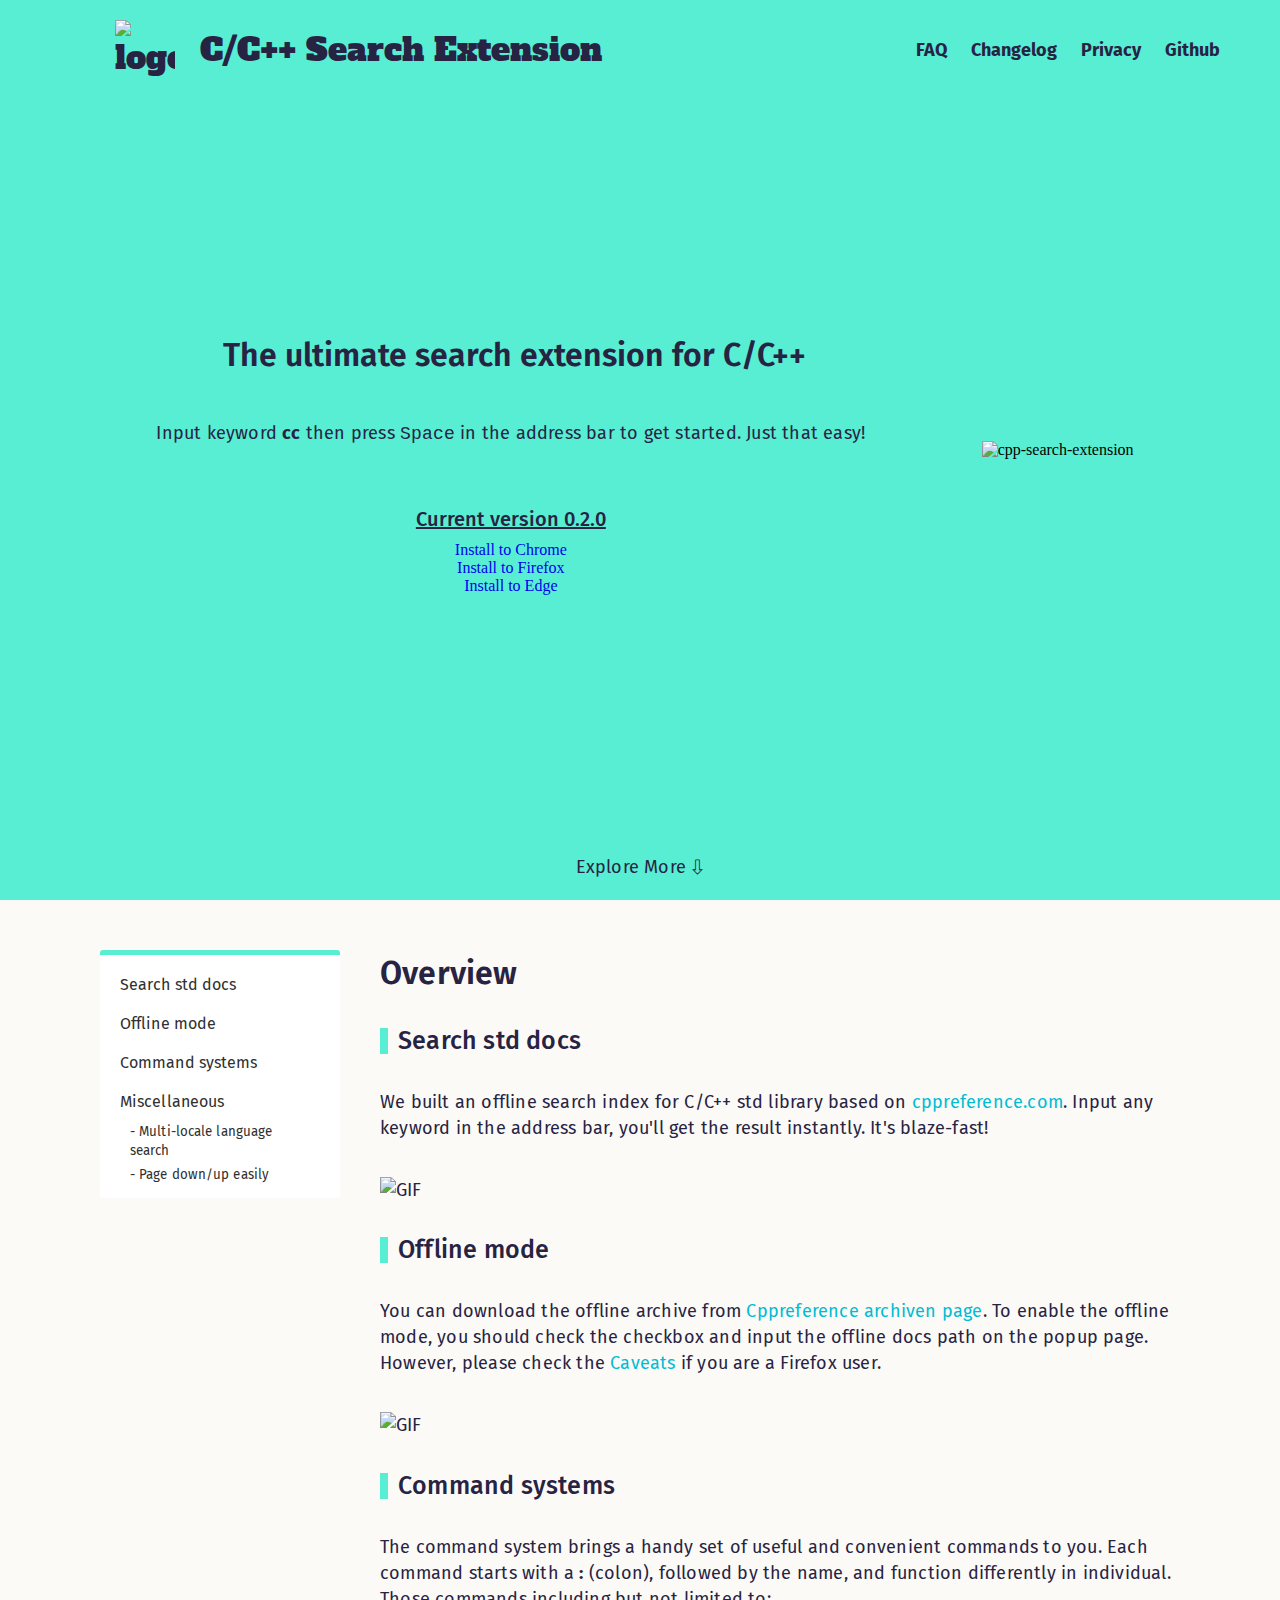
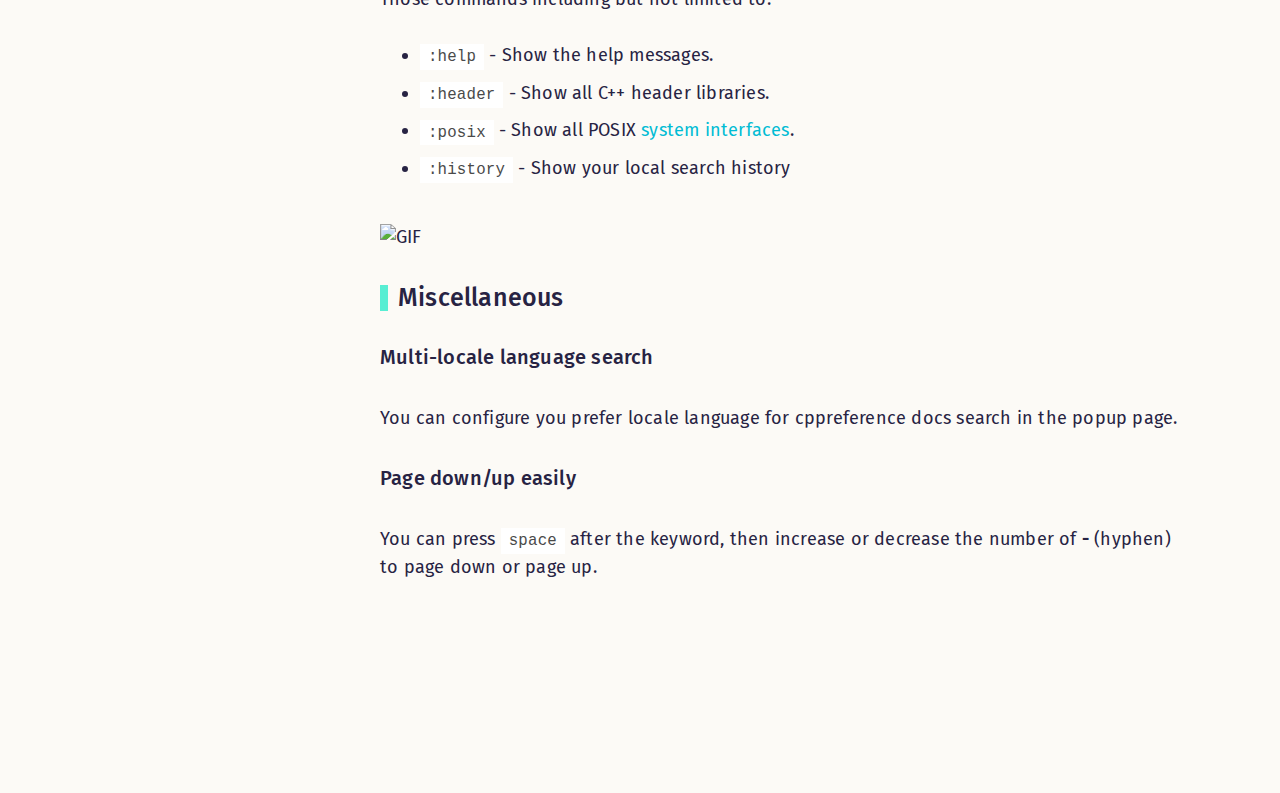
==== index.html @ 09b39731 "Deploy new version docs" ====
<!DOCTYPE html>
<html lang="en">

<head>
    <meta charset="UTF-8">
    <title></title>
    <meta name="viewport" content="width=device-width, initial-scale=1, shrink-to-fit=no">
    <style>
    :root {
        /* Primary theme color */
        /*--primary-color: #f95775;*/
        --primary-color: #58eed3;
        /* Primary theme text color */
        --primary-text-color: #272343;
        /* Primary theme link color */
        --primary-link-color: #00bcd4;
        /* Secondary color: the background body color */
        --secondary-color: #fcfaf6;
        --secondary-text-color: #303030;
        --toc-highlight-text-color: #1dcbc3;
    }
</style>
    <link href="https://fonts.googleapis.com/css?family=Alfa+Slab+One&display=swap" rel="stylesheet">
    <link href="https://fonts.googleapis.com/css?family=Fira+Sans:400,500,600&display=swap" rel="stylesheet">
    <link rel="stylesheet" href="/normalize.css">
    <link rel="stylesheet" href="&#x2F;juice.css">
    
<meta name="keywords"
      content="c, c++, c/c++, cpp, cplusplus, cppreference, docs, search extension">
<meta itemprop="name"
      content="C&#x2F;C++ Search Extension: The ultimate search extension for C&#x2F;C++">
<meta itemprop="description"
      content="Input keyword cc then press Space in the address bar to get started. Just that easy!">
<meta itemprop="image" content="https://cpp.extension.sh/banner.png">

<meta property="og:url" content="https://cpp.extension.sh">
<meta property="og:type" content="website">
<meta property="og:title"
      content="C&#x2F;C++ Search Extension: The ultimate search extension for C&#x2F;C++">
<meta property="og:description"
      content="Input keyword cc then press Space in the address bar to get started. Just that easy!">
<meta property="og:image" content="https://cpp.extension.sh/banner.png">

<meta name="twitter:card" content="summary_large_image">
<meta name="twitter:site" content="@_huhuio">
<meta name="twitter:creator" content="@_huhuio">
<meta name="twitter:title"
      content="C&#x2F;C++ Search Extension: The ultimate search extension for C&#x2F;C++">
<meta name="twitter:description"
      content="Input keyword cc then press Space in the address bar to get started. Just that easy!">
<meta name="twitter:image" content="https://cpp.extension.sh/banner.png">
<link rel="stylesheet" href="&#x2F;index.css">

</head>

<body>
    

    <header class="pos-absolute" style="background-color: transparent">
        

<a href="&#x2F;">
    <div class="logo">
        <img src="&#x2F;logo.png" alt="logo">
        C&#x2F;C++ Search Extension
    </div>
</a>

<nav>
    
    <a class="nav-item subtitle-text" href="&#x2F;faq&#x2F;">FAQ</a>
    
    <a class="nav-item subtitle-text" href="&#x2F;changelog&#x2F;">Changelog</a>
    
    <a class="nav-item subtitle-text" href="&#x2F;privacy&#x2F;">Privacy</a>
    
    
        
        <a class="nav-item subtitle-text" href="https:&#x2F;&#x2F;github.com&#x2F;huhu&#x2F;cpp-search-extension">Github</a>
        
    
</nav>

    </header>

    <div class="hero">
        
<section style="padding:10px">
    <h1 class="text-center heading-text">
        The ultimate search extension for C/C++
    </h1>
    <h3 class="text" style="text-align: center;">
        Input keyword <b>cc</b> then press
        <code>Space</code> in the address bar
        to get started. Just that easy!
    </h3>
    <div style="margin-top: 50px; display: flex; flex-direction: column; align-items: center">
        <a class="subtitle-text" style="text-decoration: underline; margin: 10px"
           href="https://github.com/huhu/cpp-search-extension/releases">
            Current version 0.2.0
        </a>
        <a class="btn-download chrome"
           href="https://chrome.google.com/webstore/detail/cc++-search-extension/ifpcmhciihicaljnhgobnhoehoabidhd"
           target="_blank">
            Install to Chrome
        </a>
        <a class="btn-download firefox" href="https://addons.mozilla.org/en-US/firefox/addon/c-c-search-extension/"
           target="_blank">
            Install to Firefox
        </a>
        <a class="btn-download edg"
           href="https://microsoftedge.microsoft.com/addons/detail/ffajabficigcddnckikojejmkammkmpe"
           target="_blank">
            Install to Edge
        </a>
    </div>
</section>
<img class="demonstration-gif" src="&#x2F;cpp-search-extension.gif" alt="cpp-search-extension">
<div class="explore-more text"
     onclick="document.getElementById('features').scrollIntoView({behavior: 'smooth'})">
    Explore More ⇩
</div>
<script>
    function mobilizeDownloadButton() {
        let navigator = window.navigator.userAgent.toLocaleLowerCase();
        if (window.innerWidth < 768) {
            document.querySelectorAll('.btn-download').forEach((element) => {
                element.classList.add('hide');
            });
            let target = ['firefox', 'edg'].find(item => navigator.includes(item)) || 'chrome';
            document.querySelector(`.${target}`).classList.remove('hide');
        } else {
            document.querySelectorAll('.btn-download').forEach((element) => {
                element.classList.remove('hide');
            });
        }
    }
    mobilizeDownloadButton();
    window.onresize = function () { mobilizeDownloadButton() };
</script>

    </div>

    

    <main>
        
        
        
        
        
        <div class="toc">
            <div class="toc-sticky">
                
                <div class="toc-item">
                    <a class="subtext" href="/#search-std-docs">Search std docs</a>
                </div>
                
                
                <div class="toc-item">
                    <a class="subtext" href="/#offline-mode">Offline mode</a>
                </div>
                
                
                <div class="toc-item">
                    <a class="subtext" href="/#command-systems">Command systems</a>
                </div>
                
                
                <div class="toc-item">
                    <a class="subtext" href="/#miscellaneous">Miscellaneous</a>
                </div>
                
                
                <div class="toc-item-child">
                    <a class="subtext" href="/#multi-locale-language-search"><small>- Multi-locale language search</small></a>
                </div>
                
                <div class="toc-item-child">
                    <a class="subtext" href="/#page-down-up-easily"><small>- Page down&#x2F;up easily</small></a>
                </div>
                
                
                
            </div>
        </div>
        
        

        <div class="content text">
            
            <div id="features" class="heading-text">Overview</div>
            <h1 id="search-std-docs">Search std docs</h1>
<p>We built an offline search index for C/C++ std library based on <a href="https://en.cppreference.com/w/">cppreference.com</a>.
Input any keyword in the address bar, you'll get the result instantly. It's blaze-fast!</p>
<p><img src="/cpp-search-extension.gif" alt="GIF" /></p>
<h1 id="offline-mode">Offline mode</h1>
<p>You can download the offline archive from <a href="https://en.cppreference.com/w/Cppreference:Archives">Cppreference archiven page</a>.
To enable the offline mode, you should check the checkbox and input the offline docs path on the popup page.
However, please check the <a href="/faq/#caveats">Caveats</a> if you are a Firefox user.</p>
<p><img src="/offline-mode.gif" alt="GIF" /></p>
<h1 id="command-systems">Command systems</h1>
<p>The command system brings a handy set of useful and convenient commands to you. Each command starts with a <strong>:</strong> (colon), followed by the name, and function differently in individual. Those commands including but not limited to:</p>
<ul>
<li><code>:help</code> - Show the help messages.</li>
<li><code>:header</code> - Show all C++ header libraries.</li>
<li><code>:posix</code> - Show all POSIX <a href="https://pubs.opengroup.org/onlinepubs/9699919799/functions/contents.html">system interfaces</a>.</li>
<li><code>:history</code> - Show your local search history</li>
</ul>
<p><img src="/commands.png" alt="GIF" /></p>
<h1 id="miscellaneous">Miscellaneous</h1>
<h2 id="multi-locale-language-search">Multi-locale language search</h2>
<p>You can configure you prefer locale language for cppreference docs search in the popup page.</p>
<h2 id="page-down-up-easily">Page down/up easily</h2>
<p>You can press <code>space</code> after the keyword, then increase or decrease the number of <strong>-</strong> (hyphen) to page down or page up.</p>

            
        </div>

    </main>

    
<iframe id="footer" src="https://huhu.io/extension-footer.html"
        style="display:block;width:100%;border:none;"></iframe>
<script>
    window.onmessage = e => {
        e.data.hasOwnProperty("frameHeight") && (document.getElementById("footer").style.height = `${e.data.frameHeight}px`)
    }
</script>

</body>
<script>
    function highlightNav(heading) {
        let pathname = location.pathname;
        document.querySelectorAll(".toc a").forEach((item) => {
            item.classList.remove("active");
        });
        document.querySelector(".toc a[href$='" + pathname + "#" + heading + "']").classList.add("active");
    }

    let currentHeading = "";
    window.onscroll = function () {
        let h = document.querySelectorAll("h1,h2,h3,h4,h5,h6");
        let elementArr = [];

        h.forEach(item => {
            if (item.id !== "") {
                elementArr[item.id] = item.getBoundingClientRect().top;
            }
        });
        elementArr.sort();
        for (let key in elementArr) {
            if (!elementArr.hasOwnProperty(key)) {
                continue;
            }
            if (elementArr[key] > 0 && elementArr[key] < 300) {
                if (currentHeading !== key) {
                    highlightNav(key);
                    currentHeading = key;
                }
                break;
            }
        }
    }
</script>

</html>
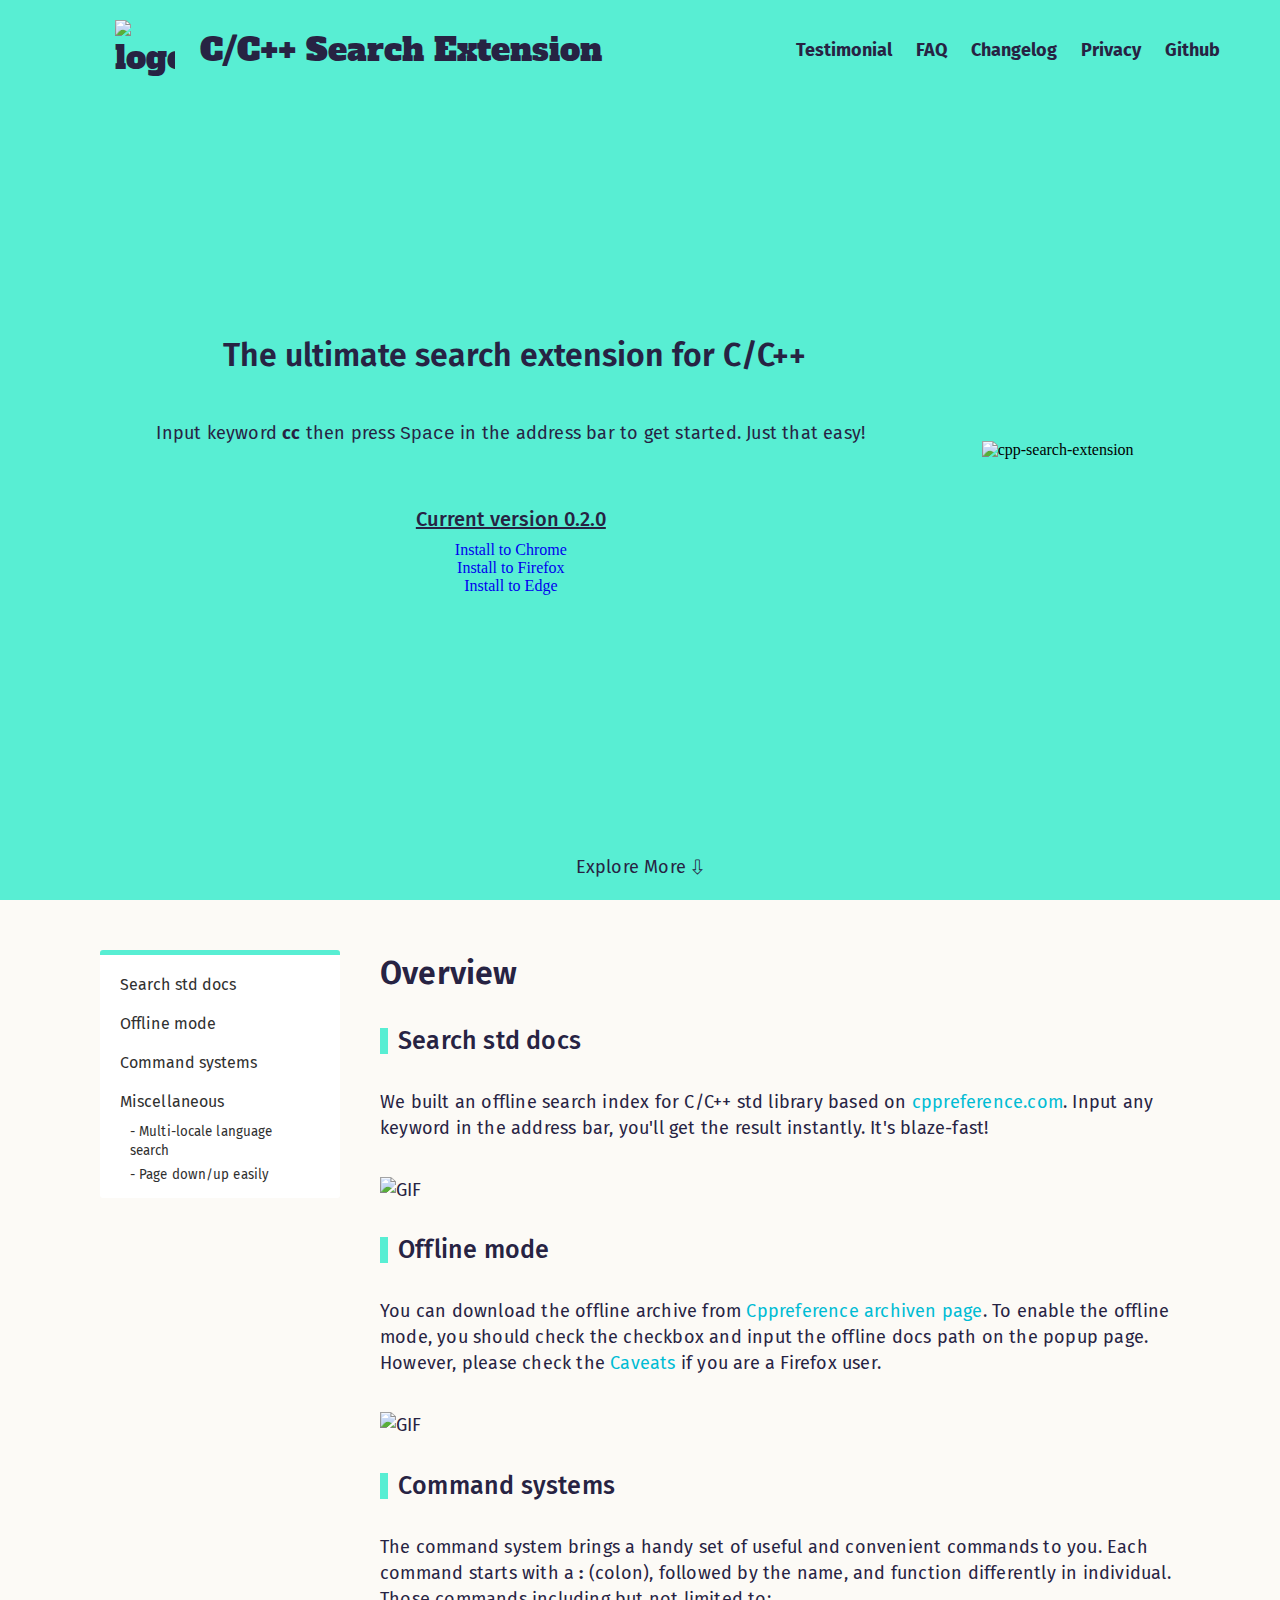
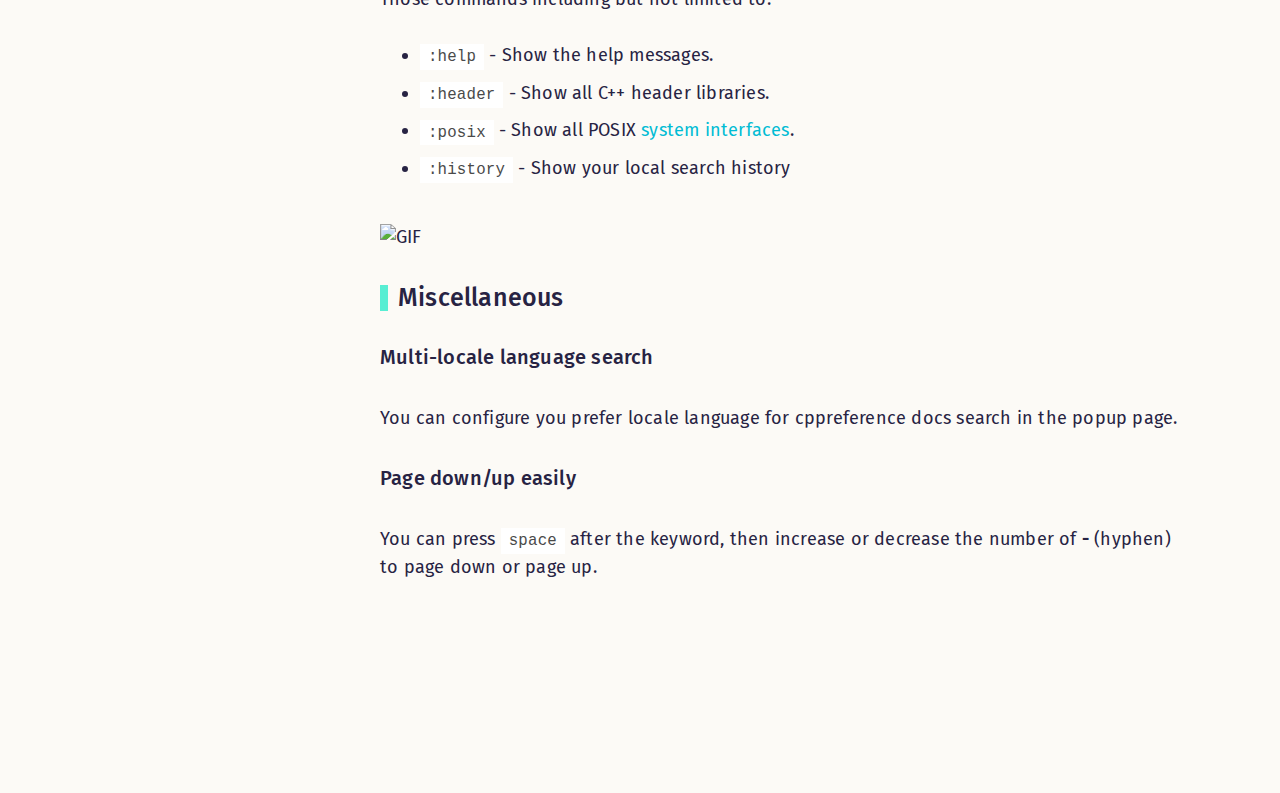
==== commit 65be34c2: "Deploy new version docs" ====
--- a/index.html
+++ b/index.html
@@ -67,6 +67,8 @@
 </a>
 
 <nav>
+    
+    <a class="nav-item subtitle-text" href="&#x2F;testimonial&#x2F;">Testimonial</a>
     
     <a class="nav-item subtitle-text" href="&#x2F;faq&#x2F;">FAQ</a>
     
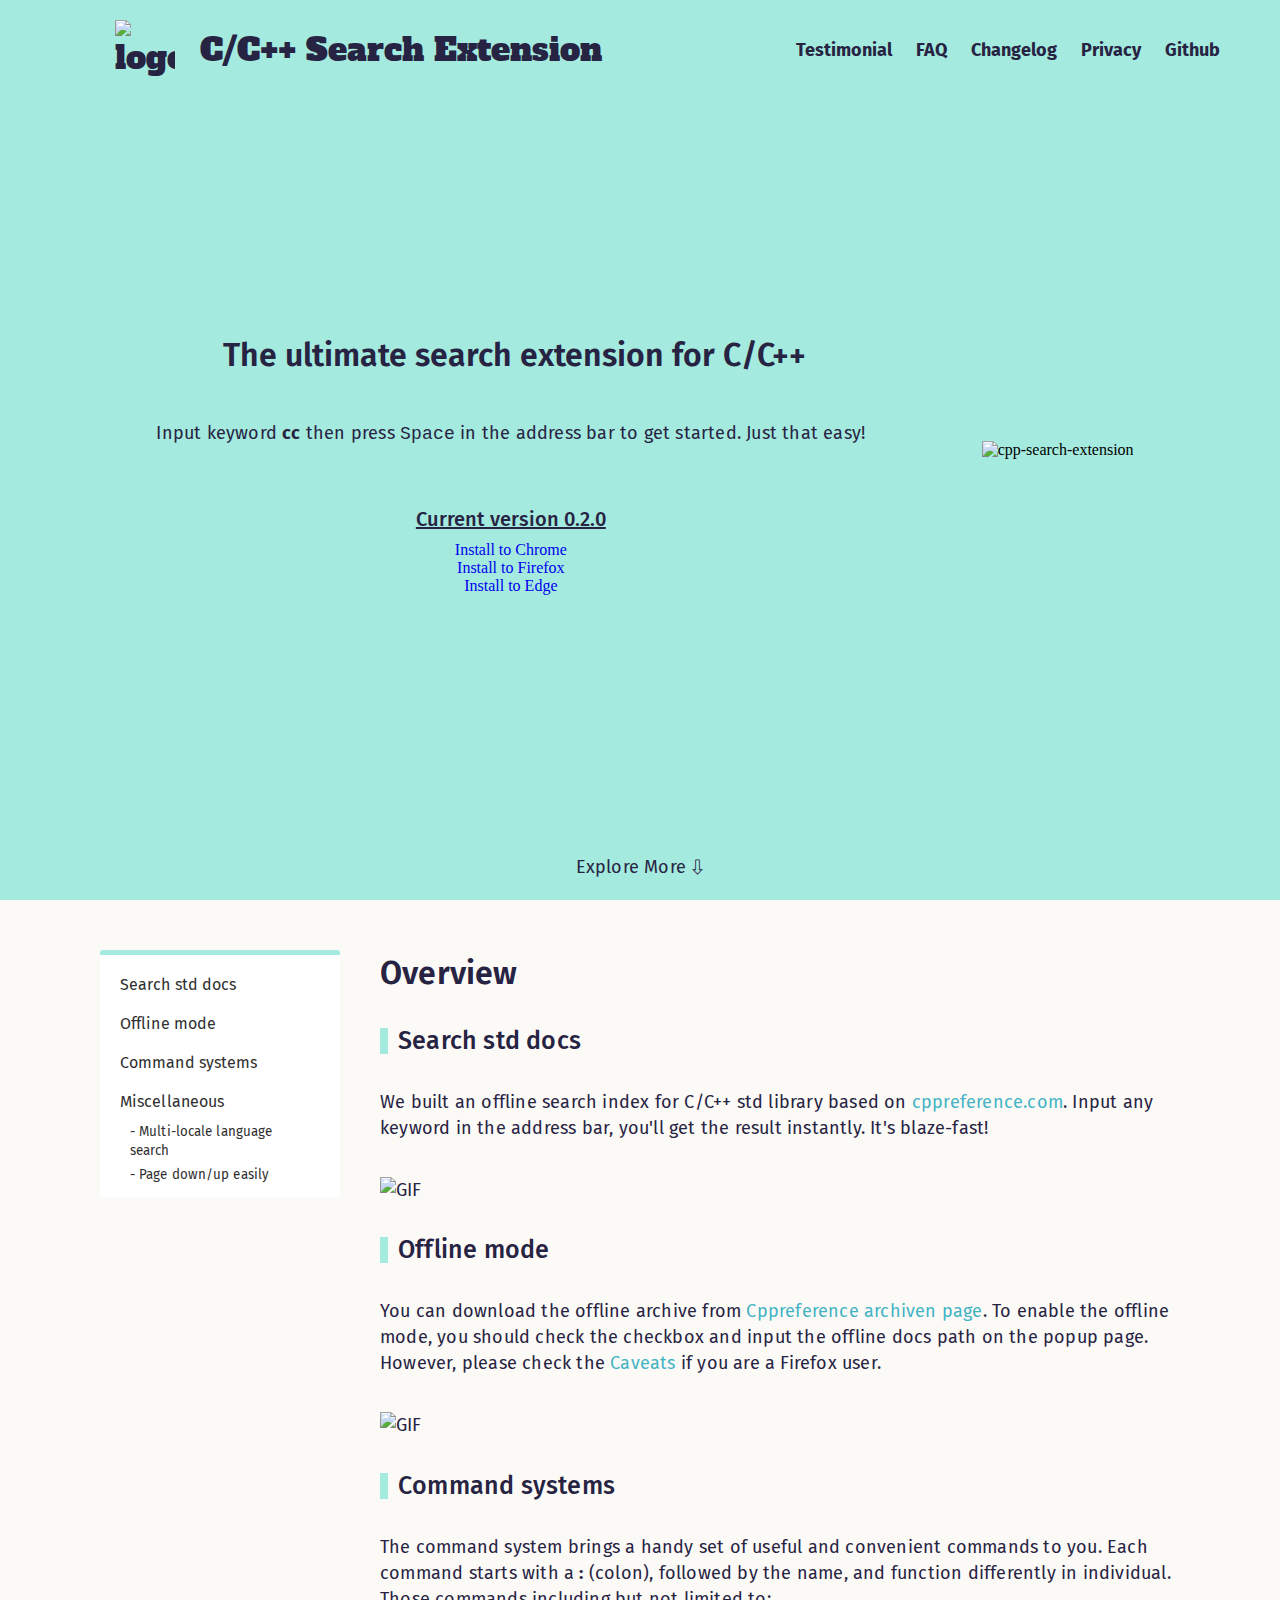
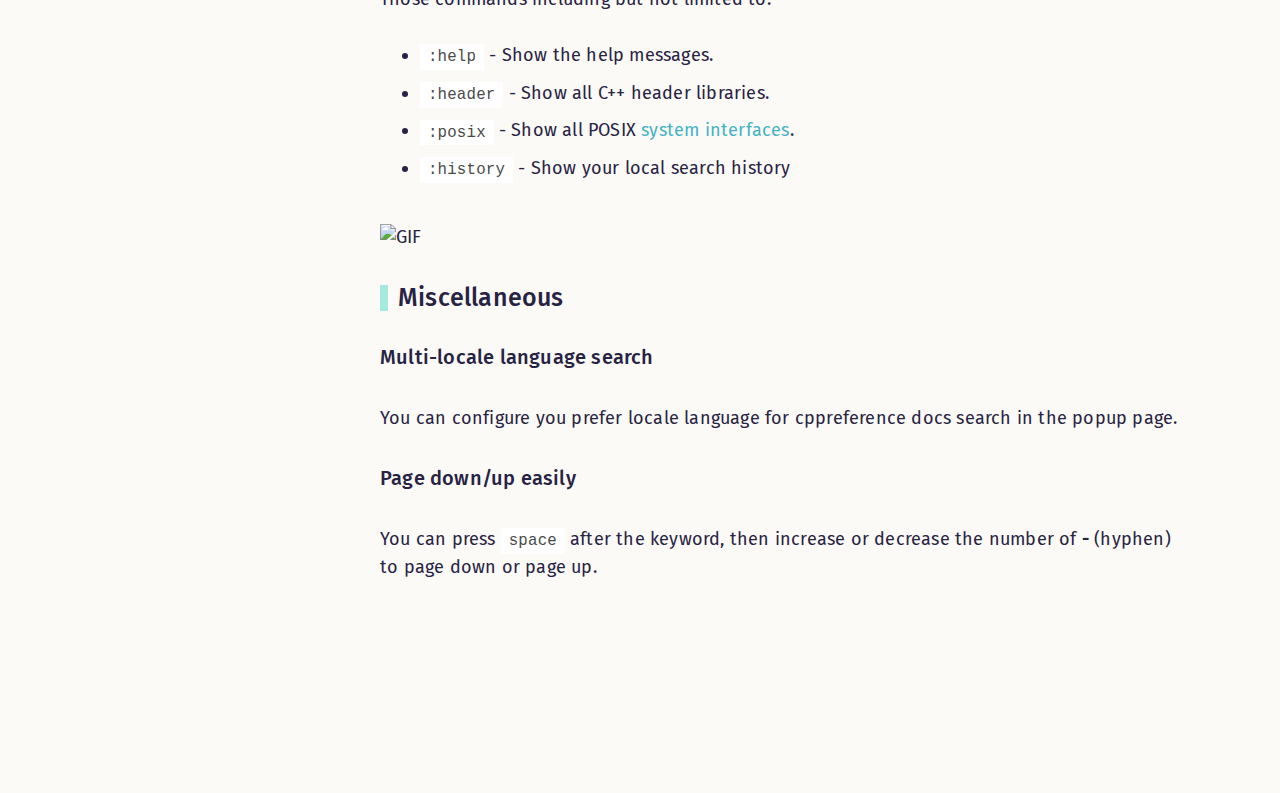
==== commit cdceec25: "Deploy new version docs" ====
--- a/index.html
+++ b/index.html
@@ -9,11 +9,11 @@
     :root {
         /* Primary theme color */
         /*--primary-color: #f95775;*/
-        --primary-color: #58eed3;
+        --primary-color: #a4eade;
         /* Primary theme text color */
         --primary-text-color: #272343;
         /* Primary theme link color */
-        --primary-link-color: #00bcd4;
+        --primary-link-color: #43b3c4;
         /* Secondary color: the background body color */
         --secondary-color: #fcfaf6;
         --secondary-text-color: #303030;
@@ -219,6 +219,8 @@
             
         </div>
 
+        
+        
     </main>
 
     
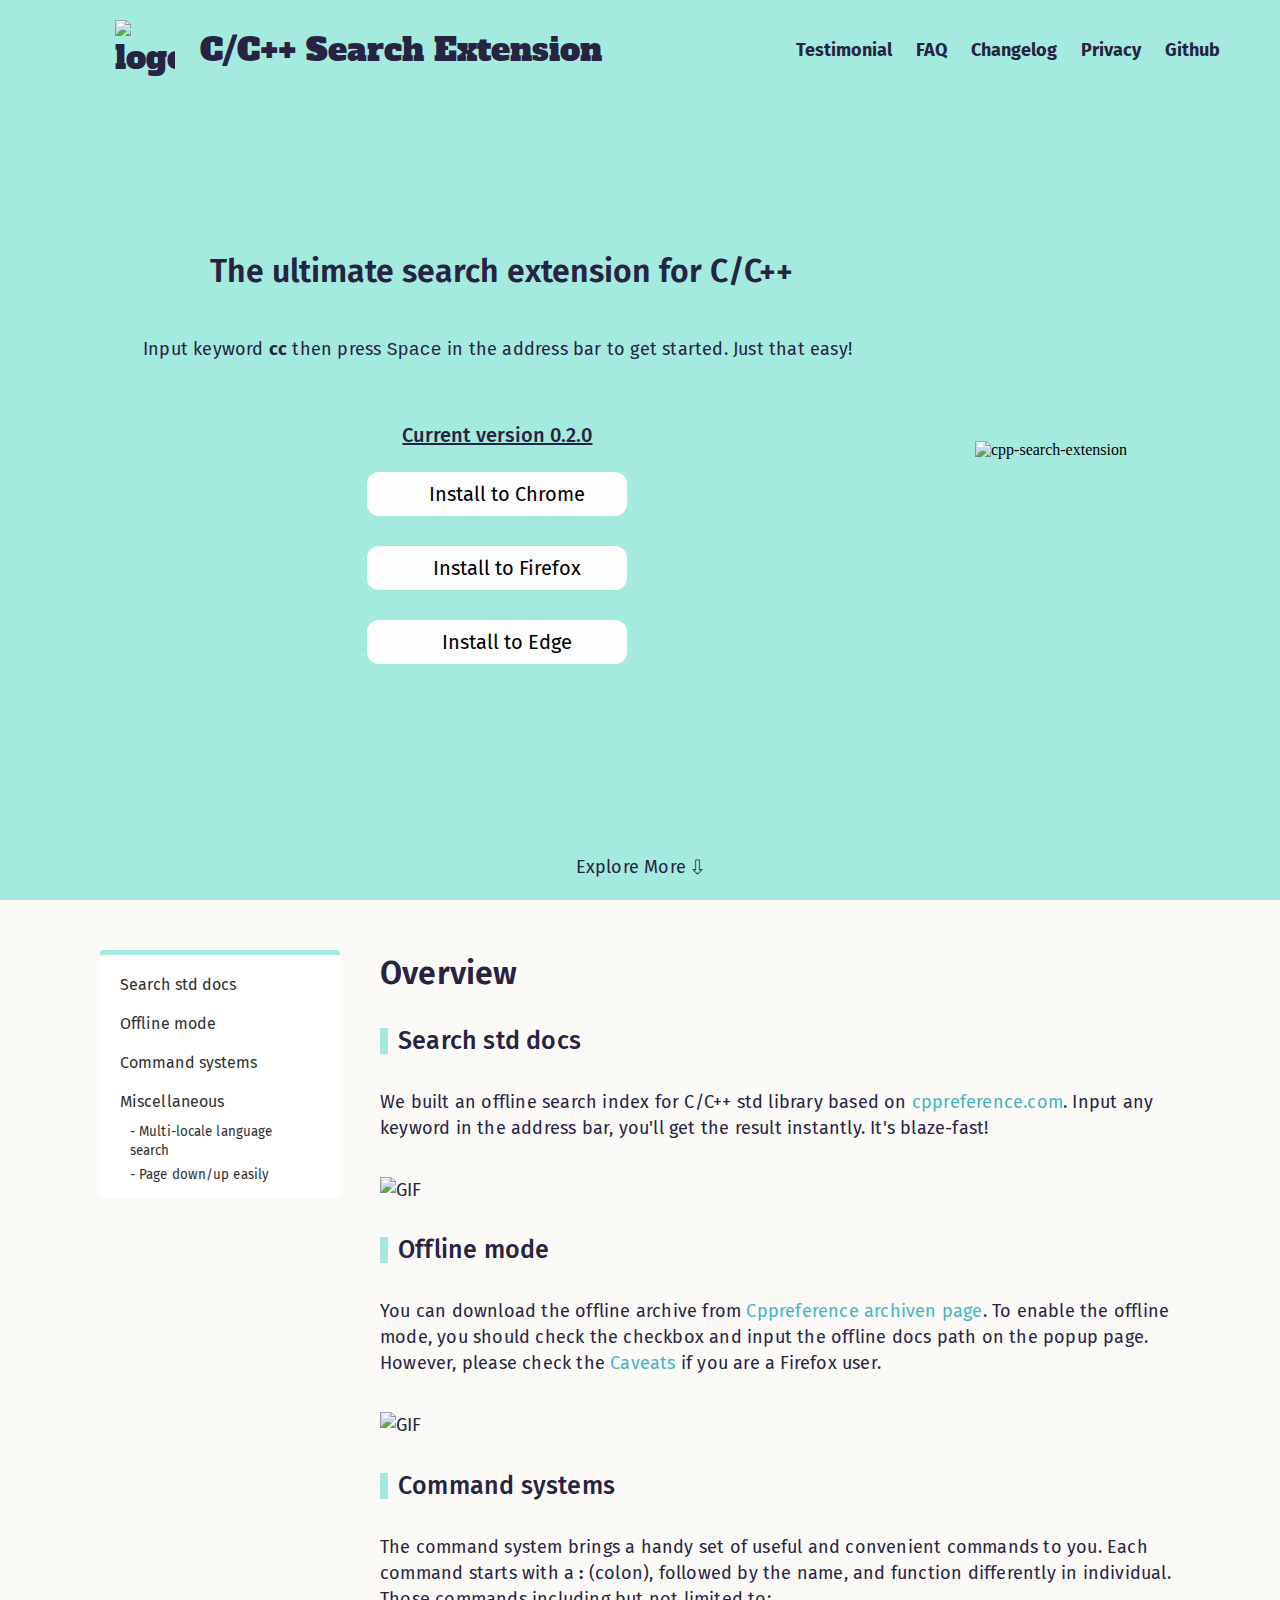
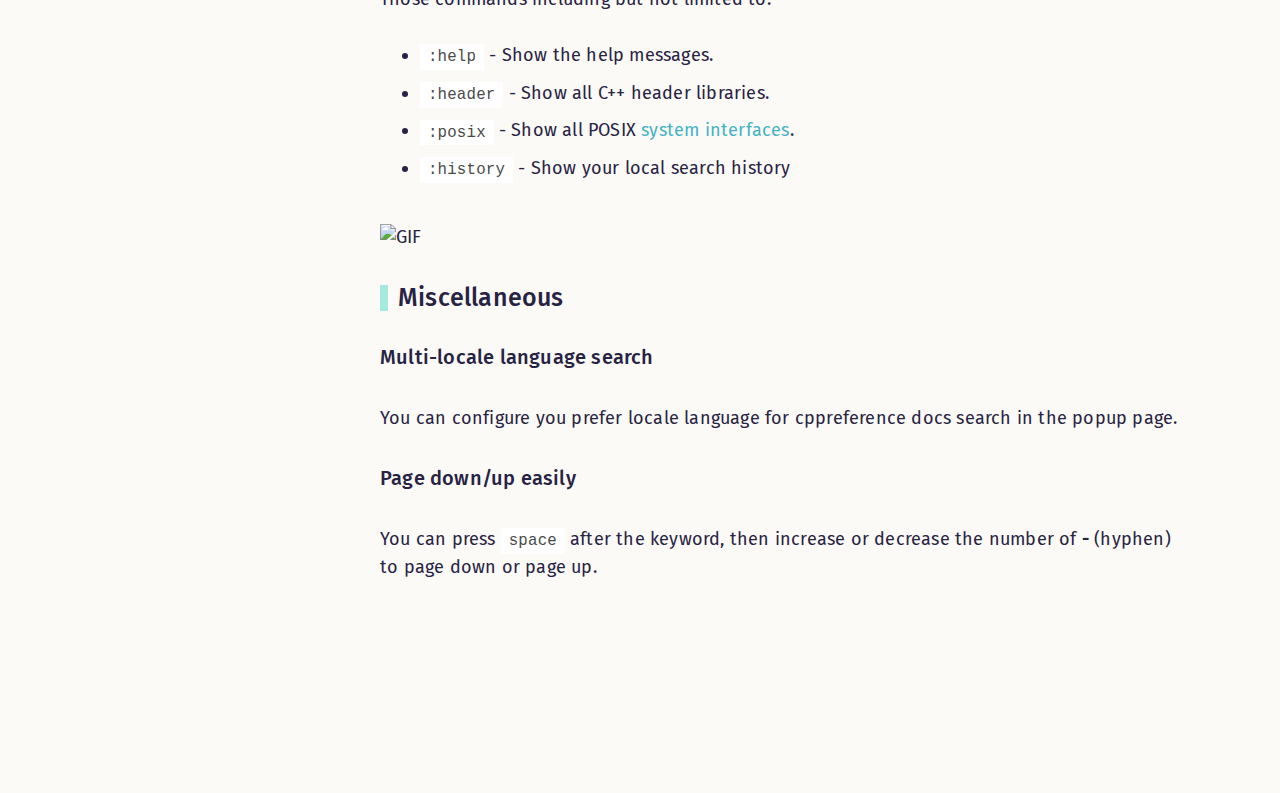
==== commit c7ffba27: "Deploy new version docs" ====
--- a/index.html
+++ b/index.html
@@ -220,7 +220,10 @@
         </div>
 
         
-        
+<div class="sidebar">
+    <script async type="text/javascript" src="//cdn.carbonads.com/carbon.js?serve=CEBIL27E&placement=extensionsh" id="_carbonads_js"></script>
+</div>
+
     </main>
 
     
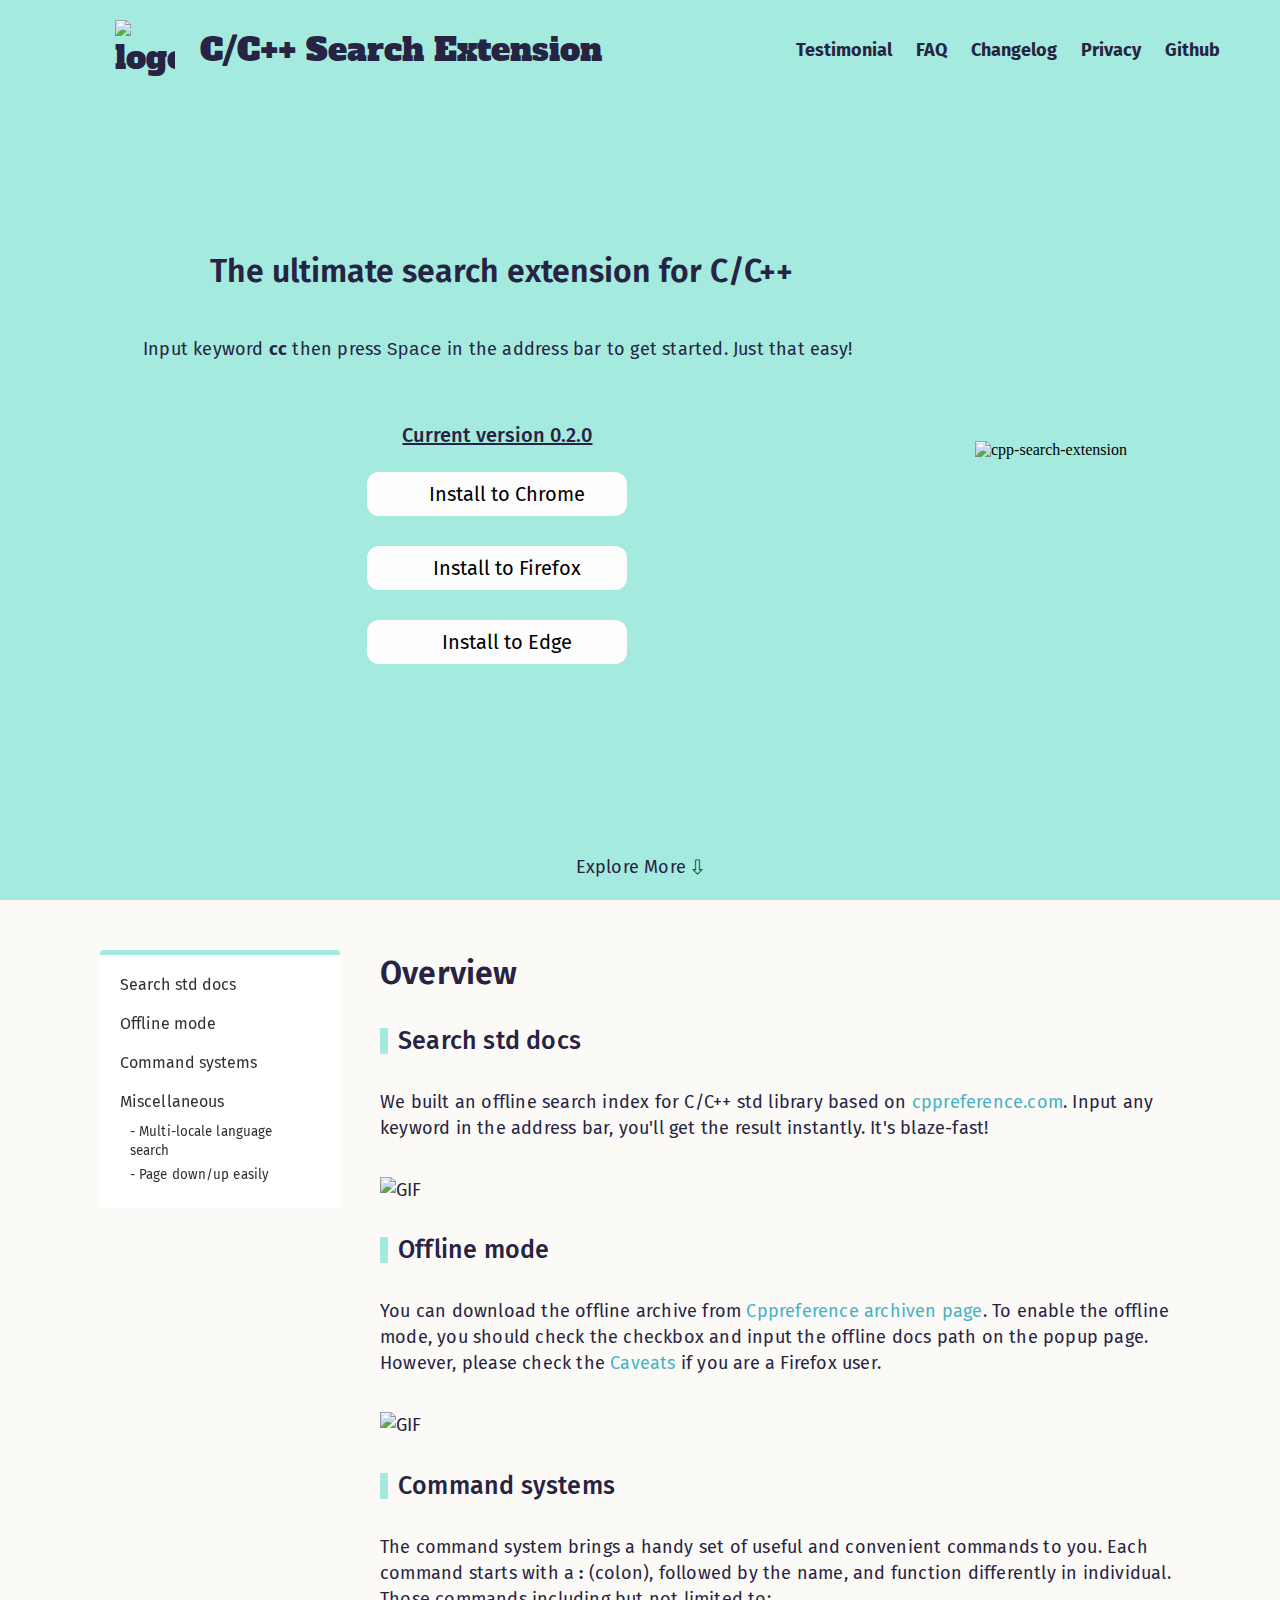
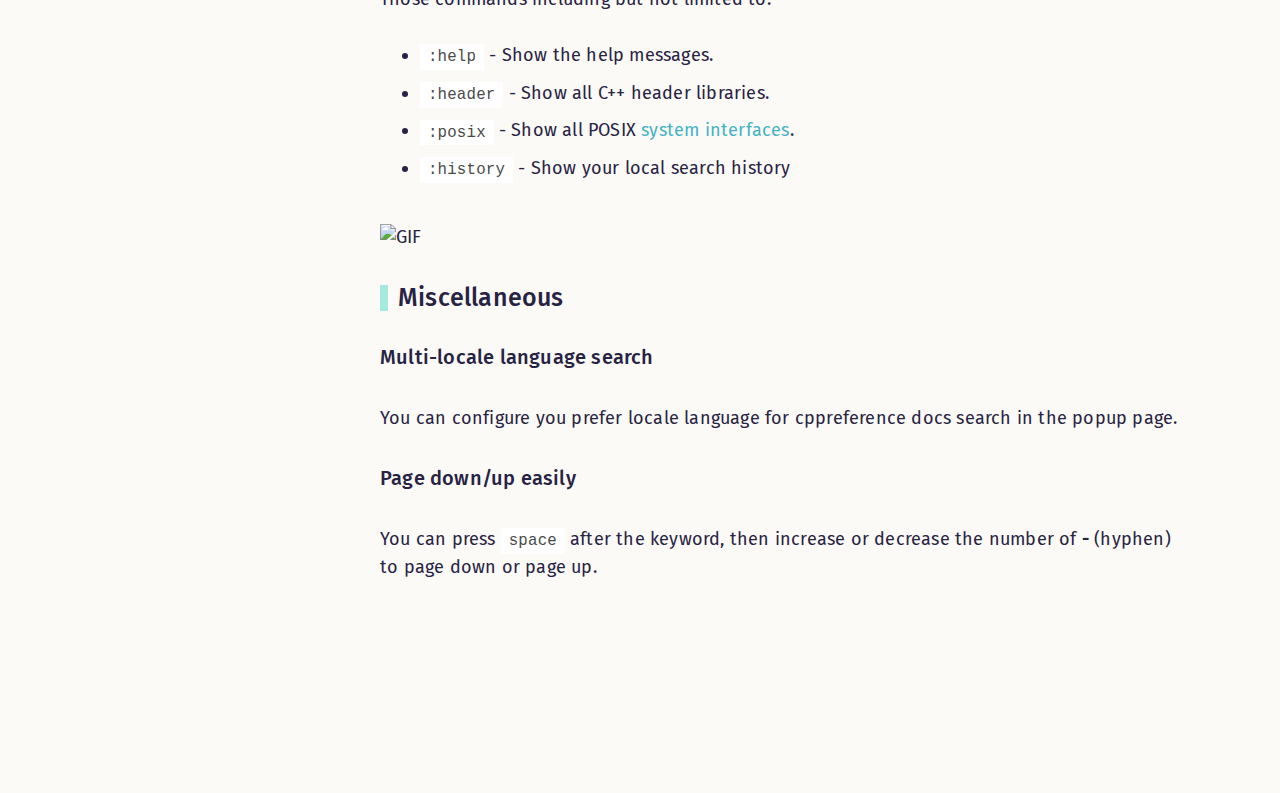
==== commit 856f9852: "Deploy new version docs" ====
--- a/index.html
+++ b/index.html
@@ -5,6 +5,9 @@
     <meta charset="UTF-8">
     <title></title>
     <meta name="viewport" content="width=device-width, initial-scale=1, shrink-to-fit=no">
+    
+    <link rel="icon" type="image/png" href="/favicon.ico">
+    
     <style>
     :root {
         /* Primary theme color */
@@ -23,7 +26,7 @@
     <link href="https://fonts.googleapis.com/css?family=Alfa+Slab+One&display=swap" rel="stylesheet">
     <link href="https://fonts.googleapis.com/css?family=Fira+Sans:400,500,600&display=swap" rel="stylesheet">
     <link rel="stylesheet" href="/normalize.css">
-    <link rel="stylesheet" href="&#x2F;juice.css">
+    <link rel="stylesheet" href="/juice.css">
     
 <meta name="keywords"
       content="c, c++, c/c++, cpp, cplusplus, cppreference, docs, search extension">
@@ -49,7 +52,7 @@
 <meta name="twitter:description"
       content="Input keyword cc then press Space in the address bar to get started. Just that easy!">
 <meta name="twitter:image" content="https://cpp.extension.sh/banner.png">
-<link rel="stylesheet" href="&#x2F;index.css">
+<link rel="stylesheet" href="/index.css">
 
 </head>
 
@@ -61,7 +64,7 @@
 
 <a href="&#x2F;">
     <div class="logo">
-        <img src="&#x2F;logo.png" alt="logo">
+        <img src="/logo.png" alt="logo">
         C&#x2F;C++ Search Extension
     </div>
 </a>
@@ -117,7 +120,7 @@
         </a>
     </div>
 </section>
-<img class="demonstration-gif" src="&#x2F;cpp-search-extension.gif" alt="cpp-search-extension">
+<img class="demonstration-gif" src="/cpp-search-extension.gif" alt="cpp-search-extension">
 <div class="explore-more text"
      onclick="document.getElementById('features').scrollIntoView({behavior: 'smooth'})">
     Explore More ⇩
--- a/juice.css
+++ b/juice.css
@@ -0,0 +1 @@
+.text-center{text-align:center}.pos-absolute{right:0;left:0;position:absolute}.box-shadow{box-shadow:0 2px 10px 2px #ddd}.heading-text{font-family:"Fira Sans", sans-serif;font-size:32px;font-weight:600;padding:10px 0 25px 0;color:var(--primary-text-color)}h1,.title-text{font-family:"Fira Sans", sans-serif;font-size:25px;font-weight:500;color:var(--primary-text-color);border-left:var(--primary-color) 8px solid;padding-left:10px}h2,.subtitle-text{font-family:"Fira Sans", sans-serif;font-size:20px;font-weight:500;color:var(--primary-text-color)}.text{font-family:"Fira Sans", sans-serif;font-size:18px;font-weight:400;line-height:26px;letter-spacing:0.2px;color:var(--primary-text-color)}.subtext{font-family:"Fira Sans", sans-serif;font-size:16px;font-weight:400;letter-spacing:0.1px}.content{padding:0 40px;display:flex;flex-direction:column;overflow-x:auto}.content pre{overflow-x:auto;padding:1.25em 1.5em;white-space:pre;word-wrap:normal;background-color:white;color:#4a4a4a;font-size:.875em;font-family:monospace}.content code{background-color:white;color:#4a4a4a;font-size:.875em;font-weight:normal;padding:0.25em 0.5em;font-family:monospace}.content pre code{padding:0}.content a{color:var(--primary-link-color)}.content a:hover{text-decoration:underline}.content blockquote{border-left:#e2dede 8px solid;margin:0;background-color:#f2f1f0;padding:0 20px}body{padding:0;margin:0;box-sizing:border-box;background-color:var(--secondary-color);display:flex;flex-direction:column;min-height:100vh}a{text-decoration:none}ul{margin-top:0.5rem}ul>li{padding:0.3rem 0}p>img{width:100%;height:auto}header{background-color:var(--primary-color);color:black;padding:20px 50px;display:flex;align-items:center;justify-content:space-between}.logo{font-family:"Alfa Slab One", serif;font-size:32px;color:var(--primary-text-color);display:flex;align-items:center;margin:0 40px}.logo img{width:60px;margin:0 25px}.nav-item{margin:0 10px;text-decoration:none;font-size:18px;font-weight:bold}.nav-item:hover{color:#000;text-decoration:underline}.hero{display:flex;align-items:center;justify-content:space-evenly;height:100vh;background-color:var(--primary-color);overflow-x:hidden;padding:0 40px}.hero .explore-more{position:absolute;bottom:20px;cursor:pointer}main{display:flex;padding:50px 100px;flex-grow:1}main .toc{max-width:260px;min-width:240px}main .toc-item{padding:10px 20px;color:#424242}main .toc-item a,main .toc-item-child a{color:var(--secondary-text-color)}main .toc-item a:hover,main .toc-item-child a:hover{cursor:pointer;text-decoration:underline}main .toc-item a.active,main .toc-item-child a.active{color:var(--toc-highlight-text-color)}main .toc-item-child{padding:0 30px 5px;color:#424242}.toc-sticky{border-radius:3px;border-top:5px solid var(--primary-color);background-color:white;position:sticky;position:-webkit-sticky;position:-moz-sticky;position:-ms-sticky;position:-o-sticky;top:10px;padding:10px 0 20px;max-height:100vh;overflow:auto}footer{padding:50px;display:flex;flex-direction:column;justify-content:center;align-items:center;background-color:#202020;color:#fcfcfc}footer a{color:#fcfcfc;text-decoration:underline}@media screen and (min-width: 1280px){.content{max-width:60%;min-width:800px}}@media screen and (max-width: 768px){header{padding:10px 30px;flex-direction:column;align-items:center;justify-content:center}.logo{font-size:28px;margin:10px}.logo img{width:45px;margin:0 10px 0 0}.nav-item{margin:0 5px;font-size:14px}.hero{padding:40px 30px}main{padding:30px}.content{padding:0}.explore-more,.toc{display:none}}
--- a/index.css
+++ b/index.css
@@ -0,0 +1 @@
+#carbonads *{margin:initial;padding:initial}#carbonads{font-family:-apple-system, BlinkMacSystemFont, 'Segoe UI', Roboto, Oxygen-Sans, Ubuntu, Cantarell, 'Helvetica Neue', Helvetica, Arial, sans-serif}#carbonads{display:flex;max-width:330px;z-index:100}#carbonads a{color:inherit;text-decoration:none}#carbonads a:hover{color:inherit}#carbonads span{position:relative;display:block;overflow:hidden}#carbonads .carbon-wrap{display:flex;flex-direction:column;justify-content:center;align-items:center;padding:20px 10px;text-align:center}#carbonads .carbon-img{display:block;margin:0;line-height:1}#carbonads .carbon-img img{display:block}#carbonads .carbon-text{font-size:13px;padding:10px;margin-bottom:16px;line-height:1.5}#carbonads .carbon-poweredby{display:block;padding:6px 8px;background:#f1f1f2;text-align:center;text-transform:uppercase;letter-spacing:0.5px;font-weight:600;font-size:8px;line-height:1;border-top-left-radius:3px;position:absolute;bottom:0;right:0}.content img{width:75%;height:auto}.demonstration-gif{max-width:55%;padding:20px}.btn-download{font-family:"Fira Sans", sans-serif;color:black;background-color:#FDFDFD;border-radius:12px;margin:15px;padding:10px 0 10px 20px;font-size:20px;text-align:center;background-repeat:no-repeat;background-size:24px 24px;background-position:20px;width:240px}.chrome{background-image:url("chrome.svg")}.firefox{background-image:url("firefox.svg")}.edg{background-image:url("edge.svg")}.hide{display:none}.sidebar{width:215px}@media screen and (max-width: 768px){.logo{font-size:16px;margin:10px}.logo img{width:25px;margin:0 10px 0 0}main{padding:30px;display:flex;flex-direction:column}.sidebar{width:215px;margin:2rem auto 0}.explore-more,.demonstration-gif{display:none}.content img{width:100%;height:auto}}
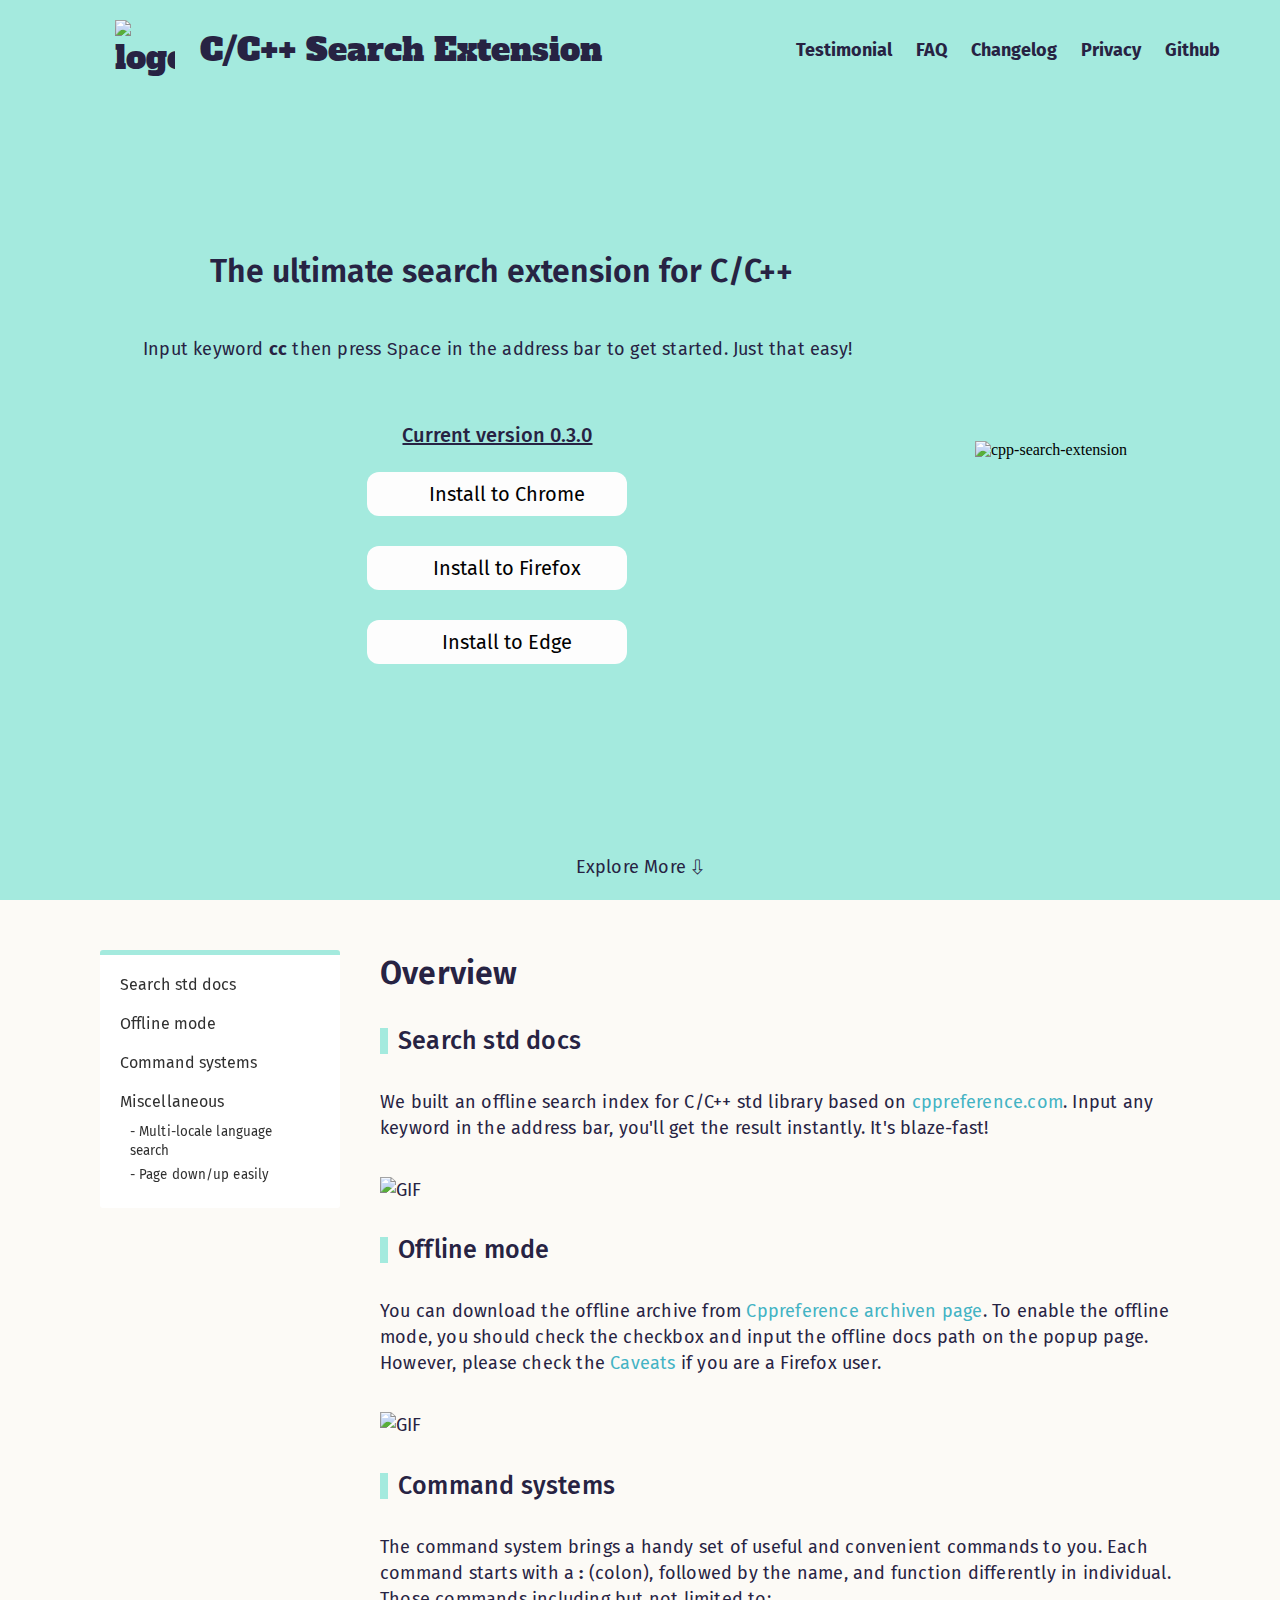
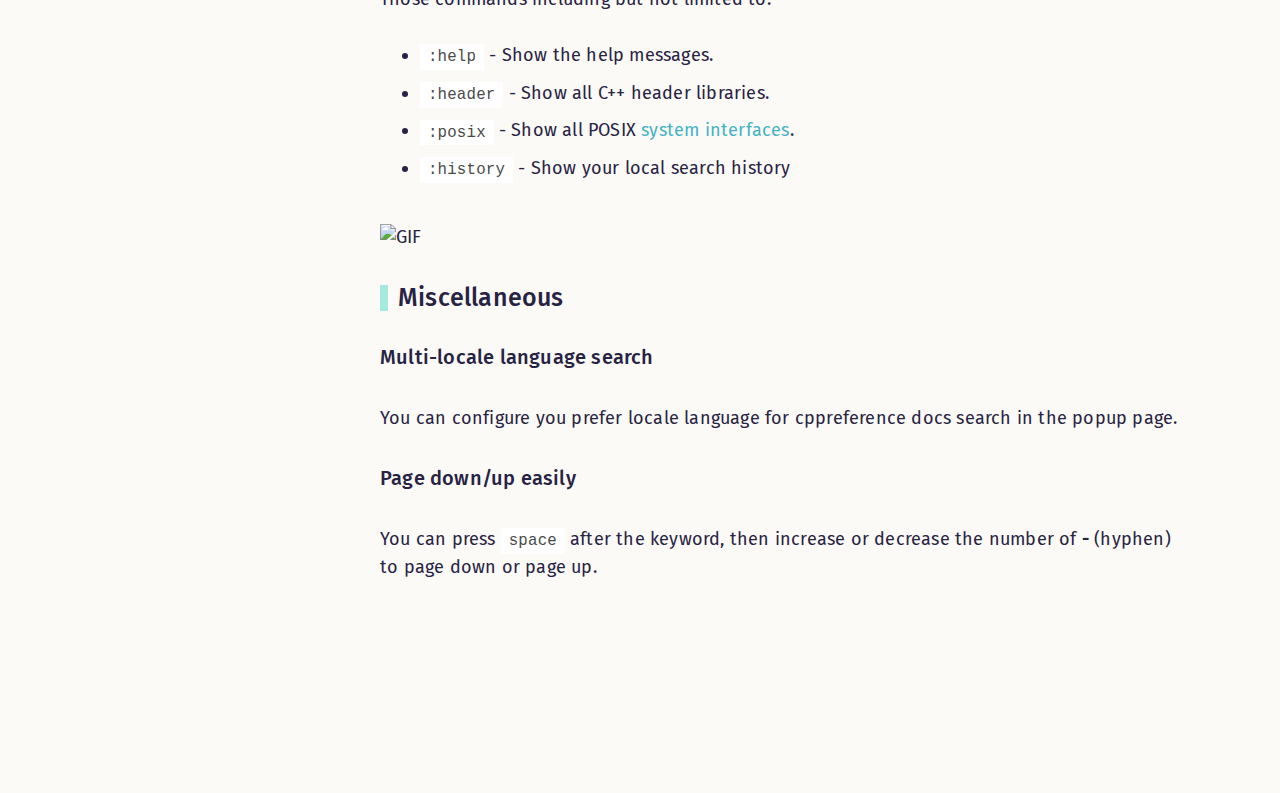
==== commit fe9307a2: "Deploy new version docs" ====
--- a/index.html
+++ b/index.html
@@ -102,7 +102,7 @@
     <div style="margin-top: 50px; display: flex; flex-direction: column; align-items: center">
         <a class="subtitle-text" style="text-decoration: underline; margin: 10px"
            href="https://github.com/huhu/cpp-search-extension/releases">
-            Current version 0.2.0
+            Current version 0.3.0
         </a>
         <a class="btn-download chrome"
            href="https://chrome.google.com/webstore/detail/cc++-search-extension/ifpcmhciihicaljnhgobnhoehoabidhd"
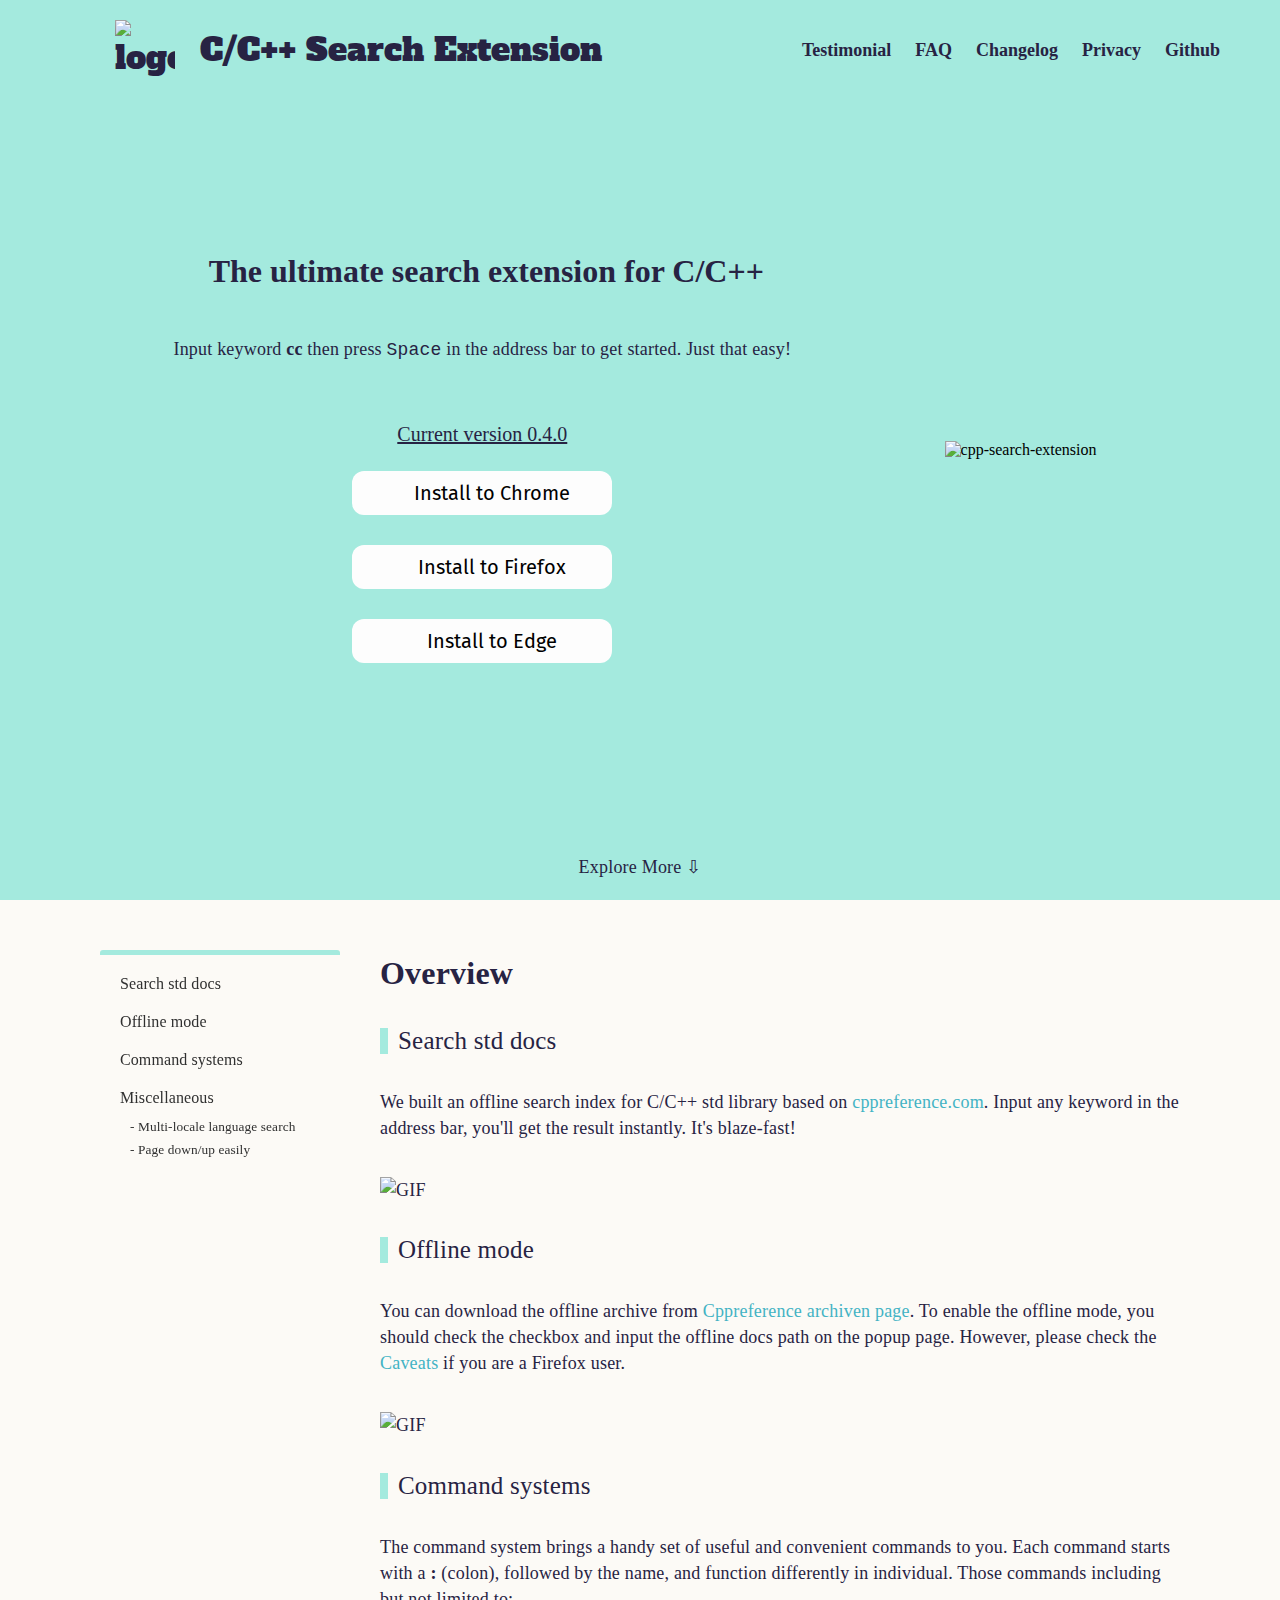
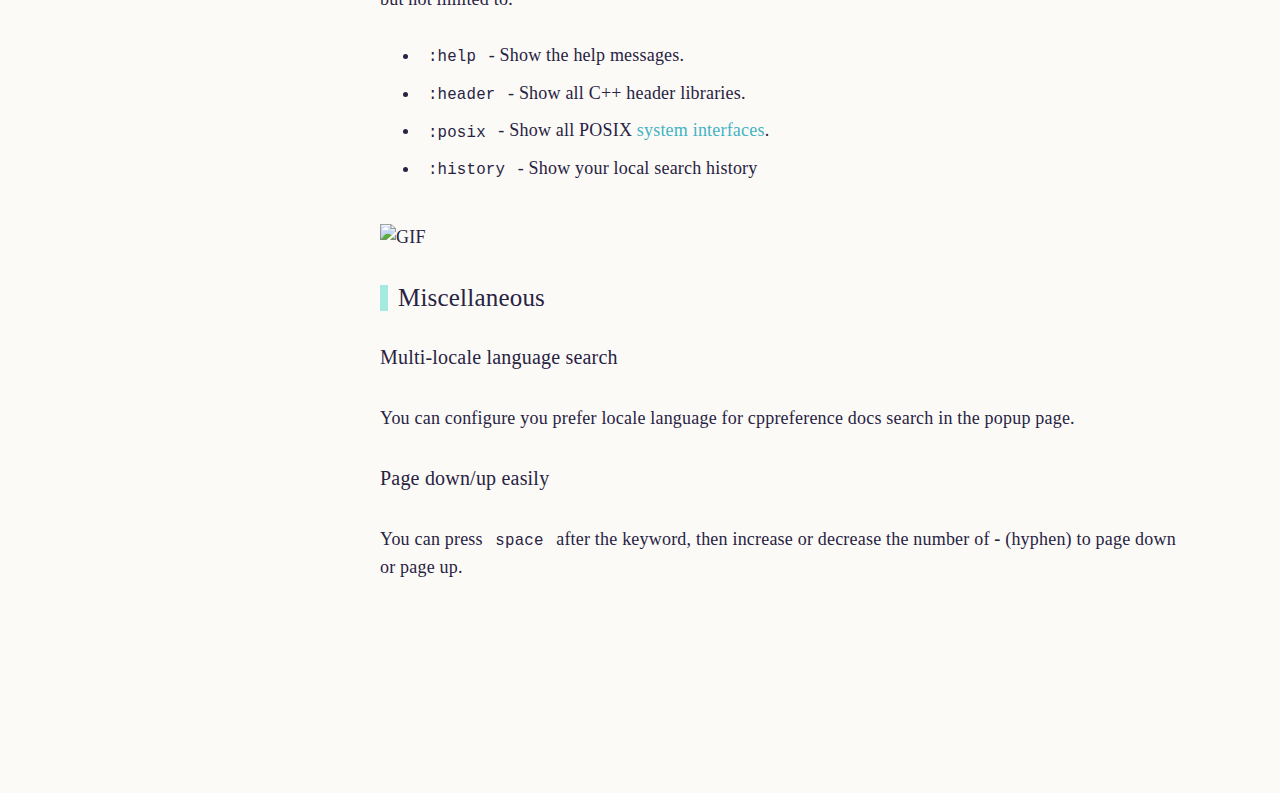
==== commit f0f1f48b: "Deploy new version docs" ====
--- a/index.html
+++ b/index.html
@@ -23,8 +23,10 @@
         --toc-highlight-text-color: #1dcbc3;
     }
 </style>
+    
     <link href="https://fonts.googleapis.com/css?family=Alfa+Slab+One&display=swap" rel="stylesheet">
     <link href="https://fonts.googleapis.com/css?family=Fira+Sans:400,500,600&display=swap" rel="stylesheet">
+    
     <link rel="stylesheet" href="/normalize.css">
     <link rel="stylesheet" href="/juice.css">
     
@@ -62,7 +64,7 @@
     <header class="pos-absolute" style="background-color: transparent">
         
 
-<a href="&#x2F;">
+<a href="/">
     <div class="logo">
         <img src="/logo.png" alt="logo">
         C&#x2F;C++ Search Extension
@@ -71,17 +73,29 @@
 
 <nav>
     
-    <a class="nav-item subtitle-text" href="&#x2F;testimonial&#x2F;">Testimonial</a>
-    
-    <a class="nav-item subtitle-text" href="&#x2F;faq&#x2F;">FAQ</a>
-    
-    <a class="nav-item subtitle-text" href="&#x2F;changelog&#x2F;">Changelog</a>
-    
-    <a class="nav-item subtitle-text" href="&#x2F;privacy&#x2F;">Privacy</a>
-    
-    
-        
-        <a class="nav-item subtitle-text" href="https:&#x2F;&#x2F;github.com&#x2F;huhu&#x2F;cpp-search-extension">Github</a>
+    
+    
+    <a class="nav-item subtitle-text" href="/testimonial/">Testimonial</a>
+    
+    
+    
+    
+    <a class="nav-item subtitle-text" href="/faq/">FAQ</a>
+    
+    
+    
+    
+    <a class="nav-item subtitle-text" href="/changelog/">Changelog</a>
+    
+    
+    
+    
+    <a class="nav-item subtitle-text" href="/privacy/">Privacy</a>
+    
+    
+    
+        
+        <a class="nav-item subtitle-text" href="https://github.com/huhu/cpp-search-extension">Github</a>
         
     
 </nav>
@@ -102,7 +116,7 @@
     <div style="margin-top: 50px; display: flex; flex-direction: column; align-items: center">
         <a class="subtitle-text" style="text-decoration: underline; margin: 10px"
            href="https://github.com/huhu/cpp-search-extension/releases">
-            Current version 0.3.0
+            Current version 0.4.0
         </a>
         <a class="btn-download chrome"
            href="https://chrome.google.com/webstore/detail/cc++-search-extension/ifpcmhciihicaljnhgobnhoehoabidhd"
@@ -240,38 +254,28 @@
 
 </body>
 <script>
-    function highlightNav(heading) {
-        let pathname = location.pathname;
+    const scrollHandler = entries => {
+        // Find the first entry which intersecting and ratio > 0.9 to highlight.
+        let entry = entries.find(entry => {
+            return entry.isIntersecting && entry.intersectionRatio > 0.9;
+        });
+        if (!entry) return;
+
         document.querySelectorAll(".toc a").forEach((item) => {
             item.classList.remove("active");
         });
-        document.querySelector(".toc a[href$='" + pathname + "#" + heading + "']").classList.add("active");
-    }
-
-    let currentHeading = "";
-    window.onscroll = function () {
-        let h = document.querySelectorAll("h1,h2,h3,h4,h5,h6");
-        let elementArr = [];
-
-        h.forEach(item => {
-            if (item.id !== "") {
-                elementArr[item.id] = item.getBoundingClientRect().top;
-            }
-        });
-        elementArr.sort();
-        for (let key in elementArr) {
-            if (!elementArr.hasOwnProperty(key)) {
-                continue;
-            }
-            if (elementArr[key] > 0 && elementArr[key] < 300) {
-                if (currentHeading !== key) {
-                    highlightNav(key);
-                    currentHeading = key;
-                }
-                break;
-            }
+
+        // let url = new URL(`#${entry.target.id}`);
+        let link = document.querySelector(`.toc a[href$="${decodeURIComponent(`#${entry.target.id}`)}"]`)
+        if (link) {
+            link.classList.add("active");
+            link.scrollIntoView({ behavior: "auto", block: "nearest" });
         }
-    }
+    };
+    // Set -100px root margin to improve highlight experience.
+    const observer = new IntersectionObserver(scrollHandler, { threshold: 1 });
+    let items = document.querySelectorAll('h1,h2,h3,h4,h5,h6');
+    items.forEach(item => observer.observe(item));
 </script>
 
-</html>
+</html>--- a/juice.css
+++ b/juice.css
@@ -1 +1 @@
-.text-center{text-align:center}.pos-absolute{right:0;left:0;position:absolute}.box-shadow{box-shadow:0 2px 10px 2px #ddd}.heading-text{font-family:"Fira Sans", sans-serif;font-size:32px;font-weight:600;padding:10px 0 25px 0;color:var(--primary-text-color)}h1,.title-text{font-family:"Fira Sans", sans-serif;font-size:25px;font-weight:500;color:var(--primary-text-color);border-left:var(--primary-color) 8px solid;padding-left:10px}h2,.subtitle-text{font-family:"Fira Sans", sans-serif;font-size:20px;font-weight:500;color:var(--primary-text-color)}.text{font-family:"Fira Sans", sans-serif;font-size:18px;font-weight:400;line-height:26px;letter-spacing:0.2px;color:var(--primary-text-color)}.subtext{font-family:"Fira Sans", sans-serif;font-size:16px;font-weight:400;letter-spacing:0.1px}.content{padding:0 40px;display:flex;flex-direction:column;overflow-x:auto}.content pre{overflow-x:auto;padding:1.25em 1.5em;white-space:pre;word-wrap:normal;background-color:white;color:#4a4a4a;font-size:.875em;font-family:monospace}.content code{background-color:white;color:#4a4a4a;font-size:.875em;font-weight:normal;padding:0.25em 0.5em;font-family:monospace}.content pre code{padding:0}.content a{color:var(--primary-link-color)}.content a:hover{text-decoration:underline}.content blockquote{border-left:#e2dede 8px solid;margin:0;background-color:#f2f1f0;padding:0 20px}body{padding:0;margin:0;box-sizing:border-box;background-color:var(--secondary-color);display:flex;flex-direction:column;min-height:100vh}a{text-decoration:none}ul{margin-top:0.5rem}ul>li{padding:0.3rem 0}p>img{width:100%;height:auto}header{background-color:var(--primary-color);color:black;padding:20px 50px;display:flex;align-items:center;justify-content:space-between}.logo{font-family:"Alfa Slab One", serif;font-size:32px;color:var(--primary-text-color);display:flex;align-items:center;margin:0 40px}.logo img{width:60px;margin:0 25px}.nav-item{margin:0 10px;text-decoration:none;font-size:18px;font-weight:bold}.nav-item:hover{color:#000;text-decoration:underline}.hero{display:flex;align-items:center;justify-content:space-evenly;height:100vh;background-color:var(--primary-color);overflow-x:hidden;padding:0 40px}.hero .explore-more{position:absolute;bottom:20px;cursor:pointer}main{display:flex;padding:50px 100px;flex-grow:1}main .toc{max-width:260px;min-width:240px}main .toc-item{padding:10px 20px;color:#424242}main .toc-item a,main .toc-item-child a{color:var(--secondary-text-color)}main .toc-item a:hover,main .toc-item-child a:hover{cursor:pointer;text-decoration:underline}main .toc-item a.active,main .toc-item-child a.active{color:var(--toc-highlight-text-color)}main .toc-item-child{padding:0 30px 5px;color:#424242}.toc-sticky{border-radius:3px;border-top:5px solid var(--primary-color);background-color:white;position:sticky;position:-webkit-sticky;position:-moz-sticky;position:-ms-sticky;position:-o-sticky;top:10px;padding:10px 0 20px;max-height:100vh;overflow:auto}footer{padding:50px;display:flex;flex-direction:column;justify-content:center;align-items:center;background-color:#202020;color:#fcfcfc}footer a{color:#fcfcfc;text-decoration:underline}@media screen and (min-width: 1280px){.content{max-width:60%;min-width:800px}}@media screen and (max-width: 768px){header{padding:10px 30px;flex-direction:column;align-items:center;justify-content:center}.logo{font-size:28px;margin:10px}.logo img{width:45px;margin:0 10px 0 0}.nav-item{margin:0 5px;font-size:14px}.hero{padding:40px 30px}main{padding:30px}.content{padding:0}.explore-more,.toc{display:none}}
+.text-center{text-align:center}.pos-absolute{right:0;left:0;position:absolute}.box-shadow{box-shadow:0 2px 10px 2px var(--shadow-color)}.heading-text{font-family:var(--header-font-family);font-size:32px;font-weight:600;padding:10px 0 25px 0;color:var(--primary-text-color)}h1,.title-text{font-family:var(--header-font-family);font-size:25px;font-weight:500;color:var(--primary-text-color);border-left:var(--primary-color) 8px solid;padding-left:10px}h2,.subtitle-text{font-family:var(--header-font-family);font-size:20px;font-weight:500;color:var(--primary-text-color)}.text{font-family:var(--text-font-family);font-size:18px;font-weight:400;line-height:26px;letter-spacing:.2px;color:var(--primary-text-color)}.subtext{font-family:var(--text-font-family);font-size:16px;font-weight:400;letter-spacing:.1px}.content{padding:0 40px;display:flex;flex-direction:column;overflow-x:auto}.content pre{overflow-x:auto;padding:1.25em 1.5em;white-space:pre;word-wrap:normal;background-color:var(--code-background-color);color:var(--code-color);font-size:.875em;font-family:monospace}.content code{background-color:var(--code-background-color);color:var(--code-color);font-size:.875em;font-weight:normal;padding:.25em .5em;font-family:monospace}.content pre code{padding:0}.content a{color:var(--primary-link-color)}.content a:hover{text-decoration:underline}.content blockquote{border-left:#e2dede 8px solid;margin:0;background-color:#f2f1f0;padding:0 20px}body{padding:0;margin:0;box-sizing:border-box;background-color:var(--secondary-color);display:flex;flex-direction:column;min-height:100vh}a{text-decoration:none}ul{margin-top:.5rem}ul>li{padding:.3rem 0}p>img{width:100%;height:auto}header{background-color:var(--primary-color);color:var(--primary-text-color);padding:20px 50px;display:flex;align-items:center;justify-content:space-between}.logo{font-family:"Alfa Slab One",serif;font-size:32px;color:var(--primary-text-color);display:flex;align-items:center;margin:0 40px}.logo img{width:60px;margin:0 25px}.nav-item{margin:0 10px;text-decoration:none;font-size:18px;font-weight:bold}.nav-item:hover{color:var(--primary-text-color-over);text-decoration:underline}.hero{display:flex;align-items:center;justify-content:space-evenly;height:100vh;background-color:var(--primary-color);overflow-x:hidden;padding:0 40px}.hero .explore-more{position:absolute;bottom:20px;cursor:pointer}main{display:flex;padding:50px 100px;flex-grow:1}main .toc{max-width:260px;min-width:240px}main .toc-item{padding:10px 20px;color:#424242}main .toc-item a,main .toc-item-child a{color:var(--secondary-text-color)}main .toc-item a:hover,main .toc-item-child a:hover{cursor:pointer;text-decoration:underline}main .toc-item a.active,main .toc-item-child a.active{color:var(--toc-highlight-text-color)}main .toc-item-child{padding:0 30px 5px;color:#424242}.toc-sticky{border-radius:3px;border-top:5px solid var(--primary-color);background-color:var(--toc-background-color);position:sticky;position:-webkit-sticky;position:-moz-sticky;position:-ms-sticky;position:-o-sticky;top:10px;padding:10px 0 20px;max-height:100vh;overflow:auto}footer{padding:50px;display:flex;flex-direction:column;justify-content:center;align-items:center;background-color:#202020;color:#fcfcfc}footer a{color:#fcfcfc;text-decoration:underline}@media screen and (min-width: 1280px){.content{max-width:60%;min-width:800px}}@media screen and (max-width: 768px){header{padding:10px 30px;flex-direction:column;align-items:center;justify-content:center}.logo{font-size:28px;margin:10px}.logo img{width:45px;margin:0 10px 0 0}.nav-item{margin:0 5px;font-size:14px}.hero{padding:40px 30px}main{padding:30px}.content{padding:0}.explore-more,.toc{display:none}}--- a/index.css
+++ b/index.css
@@ -1 +1 @@
-#carbonads *{margin:initial;padding:initial}#carbonads{font-family:-apple-system, BlinkMacSystemFont, 'Segoe UI', Roboto, Oxygen-Sans, Ubuntu, Cantarell, 'Helvetica Neue', Helvetica, Arial, sans-serif}#carbonads{display:flex;max-width:330px;z-index:100}#carbonads a{color:inherit;text-decoration:none}#carbonads a:hover{color:inherit}#carbonads span{position:relative;display:block;overflow:hidden}#carbonads .carbon-wrap{display:flex;flex-direction:column;justify-content:center;align-items:center;padding:20px 10px;text-align:center}#carbonads .carbon-img{display:block;margin:0;line-height:1}#carbonads .carbon-img img{display:block}#carbonads .carbon-text{font-size:13px;padding:10px;margin-bottom:16px;line-height:1.5}#carbonads .carbon-poweredby{display:block;padding:6px 8px;background:#f1f1f2;text-align:center;text-transform:uppercase;letter-spacing:0.5px;font-weight:600;font-size:8px;line-height:1;border-top-left-radius:3px;position:absolute;bottom:0;right:0}.content img{width:75%;height:auto}.demonstration-gif{max-width:55%;padding:20px}.btn-download{font-family:"Fira Sans", sans-serif;color:black;background-color:#FDFDFD;border-radius:12px;margin:15px;padding:10px 0 10px 20px;font-size:20px;text-align:center;background-repeat:no-repeat;background-size:24px 24px;background-position:20px;width:240px}.chrome{background-image:url("chrome.svg")}.firefox{background-image:url("firefox.svg")}.edg{background-image:url("edge.svg")}.hide{display:none}.sidebar{width:215px}@media screen and (max-width: 768px){.logo{font-size:16px;margin:10px}.logo img{width:25px;margin:0 10px 0 0}main{padding:30px;display:flex;flex-direction:column}.sidebar{width:215px;margin:2rem auto 0}.explore-more,.demonstration-gif{display:none}.content img{width:100%;height:auto}}
+#carbonads *{margin:initial;padding:initial}#carbonads{font-family:-apple-system,BlinkMacSystemFont,"Segoe UI",Roboto,Oxygen-Sans,Ubuntu,Cantarell,"Helvetica Neue",Helvetica,Arial,sans-serif}#carbonads{display:flex;max-width:330px;z-index:100}#carbonads a{color:inherit;text-decoration:none}#carbonads a:hover{color:inherit}#carbonads span{position:relative;display:block;overflow:hidden}#carbonads .carbon-wrap{display:flex;flex-direction:column;justify-content:center;align-items:center;padding:20px 10px;text-align:center}#carbonads .carbon-img{display:block;margin:0;line-height:1}#carbonads .carbon-img img{display:block}#carbonads .carbon-text{font-size:13px;padding:10px;margin-bottom:16px;line-height:1.5}#carbonads .carbon-poweredby{display:block;padding:6px 8px;background:#f1f1f2;text-align:center;text-transform:uppercase;letter-spacing:.5px;font-weight:600;font-size:8px;line-height:1;border-top-left-radius:3px;position:absolute;bottom:0;right:0}.content img{width:75%;height:auto}.demonstration-gif{max-width:55%;padding:20px}.btn-download{font-family:"Fira Sans",sans-serif;color:#000;background-color:#fdfdfd;border-radius:12px;margin:15px;padding:10px 0 10px 20px;font-size:20px;text-align:center;background-repeat:no-repeat;background-size:24px 24px;background-position:20px;width:240px}.chrome{background-image:url("chrome.svg")}.firefox{background-image:url("firefox.svg")}.edg{background-image:url("edge.svg")}.hide{display:none}.sidebar{width:215px}@media screen and (max-width: 768px){.logo{font-size:16px;margin:10px}.logo img{width:25px;margin:0 10px 0 0}main{padding:30px;display:flex;flex-direction:column}.sidebar{width:215px;margin:2rem auto 0}.explore-more,.demonstration-gif{display:none}.content img{width:100%;height:auto}}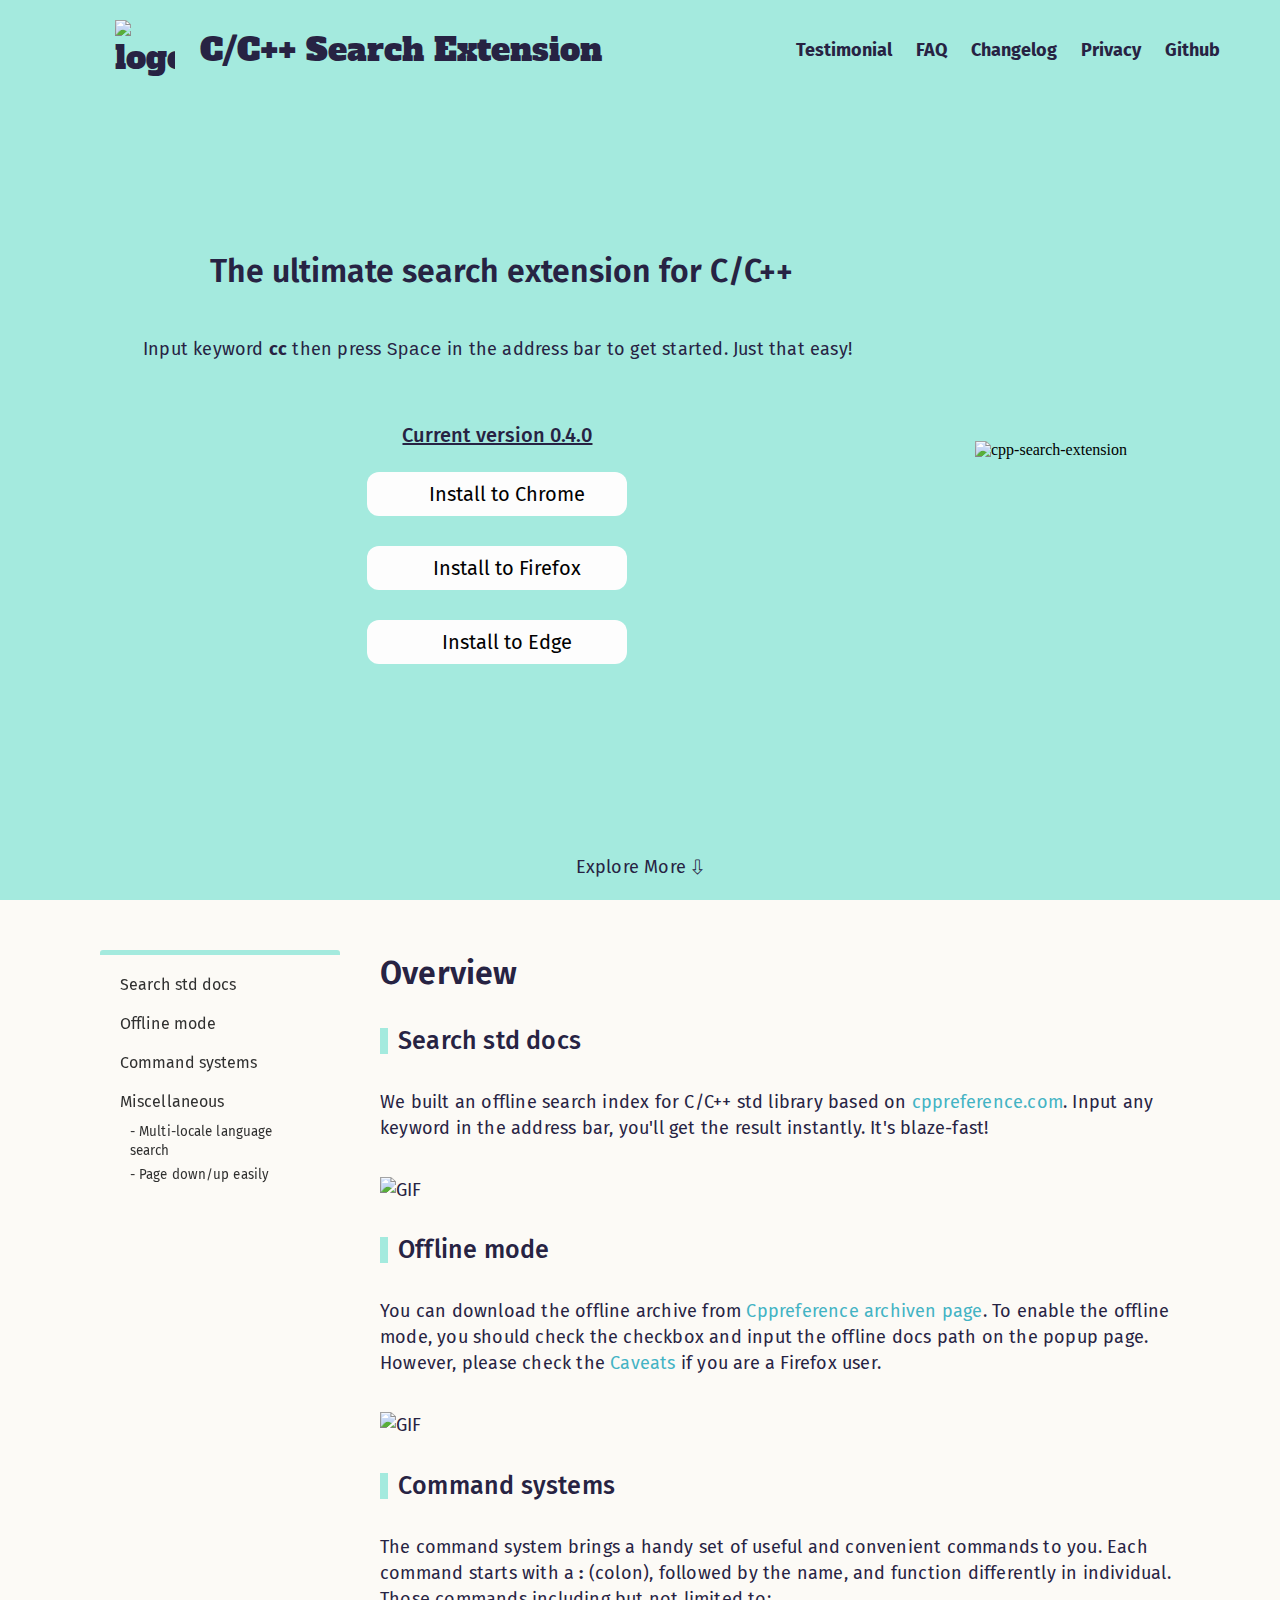
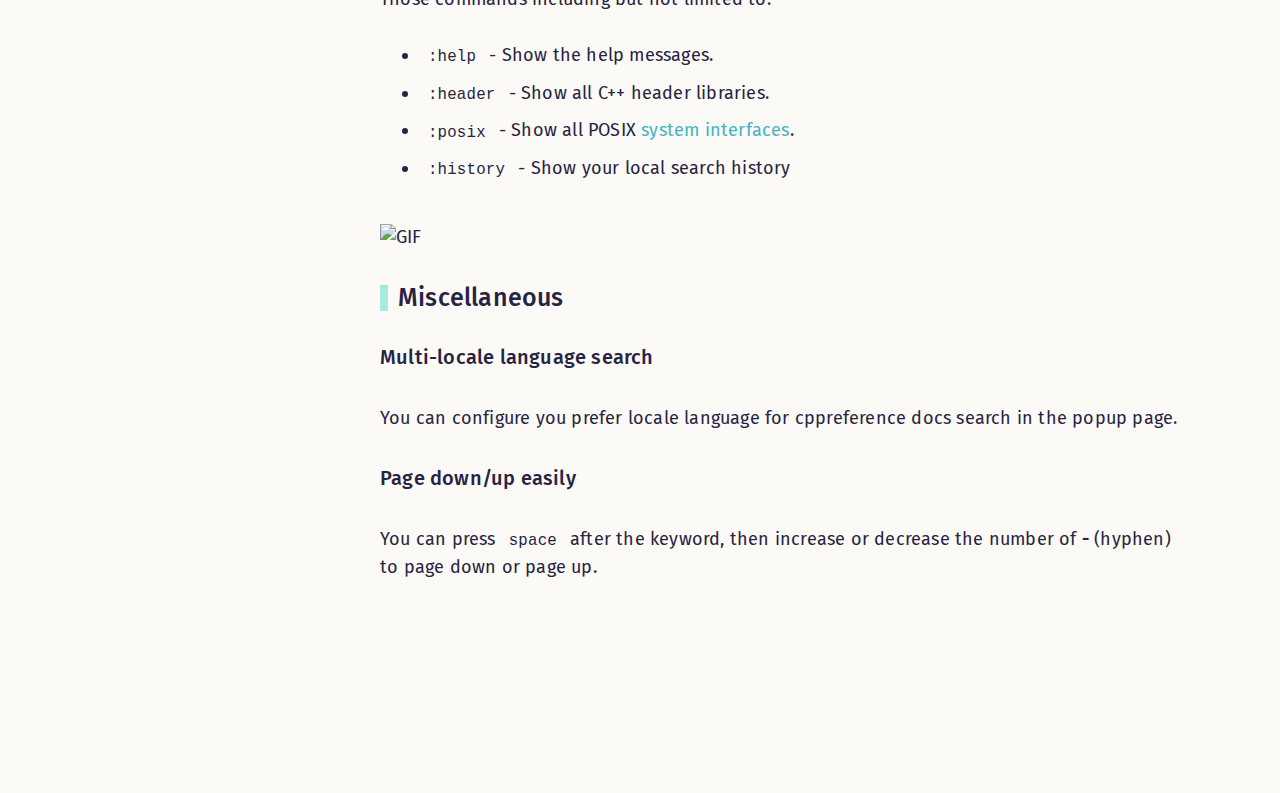
==== commit fa99b30b: "Deploy new version docs" ====
--- a/index.html
+++ b/index.html
@@ -21,6 +21,11 @@
         --secondary-color: #fcfaf6;
         --secondary-text-color: #303030;
         --toc-highlight-text-color: #1dcbc3;
+
+        /* Font used for headers (h1 & h2) */
+        --header-font-family: "Fira Sans", sans-serif;
+        /* Font used for text */
+        --text-font-family: "Fira Sans", sans-serif;
     }
 </style>
     
@@ -55,6 +60,7 @@
       content="Input keyword cc then press Space in the address bar to get started. Just that easy!">
 <meta name="twitter:image" content="https://cpp.extension.sh/banner.png">
 <link rel="stylesheet" href="/index.css">
+<link rel="stylesheet" href="/carbon.css">
 
 </head>
 
--- a/juice.css
+++ b/juice.css
@@ -1 +1 @@
-.text-center{text-align:center}.pos-absolute{right:0;left:0;position:absolute}.box-shadow{box-shadow:0 2px 10px 2px var(--shadow-color)}.heading-text{font-family:var(--header-font-family);font-size:32px;font-weight:600;padding:10px 0 25px 0;color:var(--primary-text-color)}h1,.title-text{font-family:var(--header-font-family);font-size:25px;font-weight:500;color:var(--primary-text-color);border-left:var(--primary-color) 8px solid;padding-left:10px}h2,.subtitle-text{font-family:var(--header-font-family);font-size:20px;font-weight:500;color:var(--primary-text-color)}.text{font-family:var(--text-font-family);font-size:18px;font-weight:400;line-height:26px;letter-spacing:.2px;color:var(--primary-text-color)}.subtext{font-family:var(--text-font-family);font-size:16px;font-weight:400;letter-spacing:.1px}.content{padding:0 40px;display:flex;flex-direction:column;overflow-x:auto}.content pre{overflow-x:auto;padding:1.25em 1.5em;white-space:pre;word-wrap:normal;background-color:var(--code-background-color);color:var(--code-color);font-size:.875em;font-family:monospace}.content code{background-color:var(--code-background-color);color:var(--code-color);font-size:.875em;font-weight:normal;padding:.25em .5em;font-family:monospace}.content pre code{padding:0}.content a{color:var(--primary-link-color)}.content a:hover{text-decoration:underline}.content blockquote{border-left:#e2dede 8px solid;margin:0;background-color:#f2f1f0;padding:0 20px}body{padding:0;margin:0;box-sizing:border-box;background-color:var(--secondary-color);display:flex;flex-direction:column;min-height:100vh}a{text-decoration:none}ul{margin-top:.5rem}ul>li{padding:.3rem 0}p>img{width:100%;height:auto}header{background-color:var(--primary-color);color:var(--primary-text-color);padding:20px 50px;display:flex;align-items:center;justify-content:space-between}.logo{font-family:"Alfa Slab One",serif;font-size:32px;color:var(--primary-text-color);display:flex;align-items:center;margin:0 40px}.logo img{width:60px;margin:0 25px}.nav-item{margin:0 10px;text-decoration:none;font-size:18px;font-weight:bold}.nav-item:hover{color:var(--primary-text-color-over);text-decoration:underline}.hero{display:flex;align-items:center;justify-content:space-evenly;height:100vh;background-color:var(--primary-color);overflow-x:hidden;padding:0 40px}.hero .explore-more{position:absolute;bottom:20px;cursor:pointer}main{display:flex;padding:50px 100px;flex-grow:1}main .toc{max-width:260px;min-width:240px}main .toc-item{padding:10px 20px;color:#424242}main .toc-item a,main .toc-item-child a{color:var(--secondary-text-color)}main .toc-item a:hover,main .toc-item-child a:hover{cursor:pointer;text-decoration:underline}main .toc-item a.active,main .toc-item-child a.active{color:var(--toc-highlight-text-color)}main .toc-item-child{padding:0 30px 5px;color:#424242}.toc-sticky{border-radius:3px;border-top:5px solid var(--primary-color);background-color:var(--toc-background-color);position:sticky;position:-webkit-sticky;position:-moz-sticky;position:-ms-sticky;position:-o-sticky;top:10px;padding:10px 0 20px;max-height:100vh;overflow:auto}footer{padding:50px;display:flex;flex-direction:column;justify-content:center;align-items:center;background-color:#202020;color:#fcfcfc}footer a{color:#fcfcfc;text-decoration:underline}@media screen and (min-width: 1280px){.content{max-width:60%;min-width:800px}}@media screen and (max-width: 768px){header{padding:10px 30px;flex-direction:column;align-items:center;justify-content:center}.logo{font-size:28px;margin:10px}.logo img{width:45px;margin:0 10px 0 0}.nav-item{margin:0 5px;font-size:14px}.hero{padding:40px 30px}main{padding:30px}.content{padding:0}.explore-more,.toc{display:none}}+.text-center{text-align:center}.pos-absolute{right:0;left:0;position:absolute}.box-shadow{box-shadow:0 2px 10px 2px var(--shadow-color)}.heading-text{font-family:var(--header-font-family);font-size:32px;font-weight:600;padding:10px 0 25px 0;color:var(--primary-text-color)}h1,.title-text{font-family:var(--header-font-family);font-size:25px;font-weight:500;color:var(--primary-text-color);border-left:var(--primary-color) 8px solid;padding-left:10px}h2,.subtitle-text{font-family:var(--header-font-family);font-size:20px;font-weight:500;color:var(--primary-text-color)}.text{font-family:var(--text-font-family);font-size:18px;font-weight:400;line-height:26px;letter-spacing:.2px;color:var(--primary-text-color)}.subtext{font-family:var(--text-font-family);font-size:16px;font-weight:400;letter-spacing:.1px}.content{padding:0 40px;display:flex;flex-direction:column;overflow-x:auto}.content pre{overflow-x:auto;padding:1.25em 1.5em;white-space:pre;word-wrap:normal;background-color:var(--code-background-color);color:var(--code-color);font-size:.875em;font-family:monospace}.content code{background-color:var(--code-background-color);color:var(--code-color);font-size:.875em;font-weight:normal;padding:.25em .5em;font-family:monospace}.content pre code{padding:0}.content a{color:var(--primary-link-color)}.content a:hover{text-decoration:underline}.content blockquote{border-left:#e2dede 8px solid;margin:0;background-color:#f2f1f0;padding:0 20px}body{padding:0;margin:0;box-sizing:border-box;background-color:var(--secondary-color);display:flex;flex-direction:column;min-height:100vh}a{text-decoration:none}ul{margin-top:.5rem}ul>li{padding:.3rem 0}p>img{width:100%;height:auto}header{background-color:var(--primary-color);color:var(--primary-text-color);padding:20px 50px;display:flex;align-items:center;justify-content:space-between}.logo{font-family:"Alfa Slab One",serif;font-size:32px;color:var(--primary-text-color);display:flex;align-items:center;margin:0 40px}.logo img{width:60px;margin:0 25px}.nav-item{margin:0 10px;text-decoration:none;font-size:18px;font-weight:bold}.nav-item:hover{color:var(--primary-text-color-over);text-decoration:underline}.hero{display:flex;align-items:center;justify-content:space-evenly;height:100vh;background-color:var(--primary-color);overflow-x:hidden;padding:0 40px}.hero .explore-more{position:absolute;bottom:20px;cursor:pointer}main{display:flex;padding:50px 100px;flex-grow:1}main .toc{max-width:260px;min-width:240px}main .toc-item{padding:10px 20px;color:#424242}main .toc-item a,main .toc-item-child a{color:var(--secondary-text-color)}main .toc-item a:hover,main .toc-item-child a:hover{cursor:pointer;text-decoration:underline}main .toc-item a.active,main .toc-item-child a.active{color:var(--toc-highlight-text-color)}main .toc-item-child{padding:0 30px 5px;color:#424242}.toc-sticky{border-radius:3px;border-top:5px solid var(--primary-color);background-color:var(--toc-background-color);position:sticky;position:-webkit-sticky;position:-moz-sticky;position:-ms-sticky;position:-o-sticky;top:10px;padding:10px 0 20px;max-height:100vh;overflow:auto}footer{padding:50px;display:flex;flex-direction:column;justify-content:center;align-items:center;background-color:#202020;color:#fcfcfc}footer a{color:#fcfcfc;text-decoration:underline}@media screen and (min-width: 1280px){.content{max-width:60%;min-width:800px}}@media screen and (max-width: 768px){header{padding:10px 30px;flex-direction:column;align-items:center;justify-content:center}.logo{font-size:28px;margin:10px}.logo img{width:45px;margin:0 10px 0 0}.nav-item{margin:0 5px;font-size:14px}.hero{padding:40px 30px}main{padding:30px}.content{padding:0}.explore-more,.toc{display:none}main{padding:30px;display:flex;flex-direction:column}.sidebar{position:relative;width:215px;margin:2rem auto 0}}--- a/index.css
+++ b/index.css
@@ -1 +1 @@
-#carbonads *{margin:initial;padding:initial}#carbonads{font-family:-apple-system,BlinkMacSystemFont,"Segoe UI",Roboto,Oxygen-Sans,Ubuntu,Cantarell,"Helvetica Neue",Helvetica,Arial,sans-serif}#carbonads{display:flex;max-width:330px;z-index:100}#carbonads a{color:inherit;text-decoration:none}#carbonads a:hover{color:inherit}#carbonads span{position:relative;display:block;overflow:hidden}#carbonads .carbon-wrap{display:flex;flex-direction:column;justify-content:center;align-items:center;padding:20px 10px;text-align:center}#carbonads .carbon-img{display:block;margin:0;line-height:1}#carbonads .carbon-img img{display:block}#carbonads .carbon-text{font-size:13px;padding:10px;margin-bottom:16px;line-height:1.5}#carbonads .carbon-poweredby{display:block;padding:6px 8px;background:#f1f1f2;text-align:center;text-transform:uppercase;letter-spacing:.5px;font-weight:600;font-size:8px;line-height:1;border-top-left-radius:3px;position:absolute;bottom:0;right:0}.content img{width:75%;height:auto}.demonstration-gif{max-width:55%;padding:20px}.btn-download{font-family:"Fira Sans",sans-serif;color:#000;background-color:#fdfdfd;border-radius:12px;margin:15px;padding:10px 0 10px 20px;font-size:20px;text-align:center;background-repeat:no-repeat;background-size:24px 24px;background-position:20px;width:240px}.chrome{background-image:url("chrome.svg")}.firefox{background-image:url("firefox.svg")}.edg{background-image:url("edge.svg")}.hide{display:none}.sidebar{width:215px}@media screen and (max-width: 768px){.logo{font-size:16px;margin:10px}.logo img{width:25px;margin:0 10px 0 0}main{padding:30px;display:flex;flex-direction:column}.sidebar{width:215px;margin:2rem auto 0}.explore-more,.demonstration-gif{display:none}.content img{width:100%;height:auto}}+.content img{width:75%;height:auto}.demonstration-gif{max-width:55%;padding:20px}.btn-download{font-family:"Fira Sans",sans-serif;color:#000;background-color:#fdfdfd;border-radius:12px;margin:15px;padding:10px 0 10px 20px;font-size:20px;text-align:center;background-repeat:no-repeat;background-size:24px 24px;background-position:20px;width:240px}.chrome{background-image:url("chrome.svg")}.firefox{background-image:url("firefox.svg")}.edg{background-image:url("edge.svg")}.hide{display:none}.sidebar{width:215px}@media screen and (max-width: 768px){.logo{font-size:16px;margin:10px}.logo img{width:25px;margin:0 10px 0 0}main{padding:30px;display:flex;flex-direction:column}.sidebar{width:215px;margin:2rem auto 0}.explore-more,.demonstration-gif{display:none}.content img{width:100%;height:auto}}--- a/carbon.css
+++ b/carbon.css
@@ -0,0 +1 @@
+#carbonads *{margin:initial;padding:initial}#carbonads{font-family:-apple-system,BlinkMacSystemFont,"Segoe UI",Roboto,Oxygen-Sans,Ubuntu,Cantarell,"Helvetica Neue",Helvetica,Arial,sans-serif}#carbonads{position:sticky;top:10px;display:flex;max-width:330px;z-index:100}#carbonads a{color:inherit;text-decoration:none}#carbonads a:hover{color:inherit}#carbonads span{position:relative;display:block;overflow:hidden}#carbonads .carbon-wrap{display:flex;flex-direction:column;justify-content:center;align-items:center;padding:20px 10px;text-align:center}#carbonads .carbon-img{display:block;margin:0;line-height:1}#carbonads .carbon-img img{display:block}#carbonads .carbon-text{font-size:13px;padding:10px;margin-bottom:16px;line-height:1.5}#carbonads .carbon-poweredby{display:block;padding:6px 8px;background:#f1f1f2;text-align:center;text-transform:uppercase;letter-spacing:.5px;font-weight:600;font-size:8px;line-height:1;border-top-left-radius:3px;position:absolute;bottom:0;right:0}